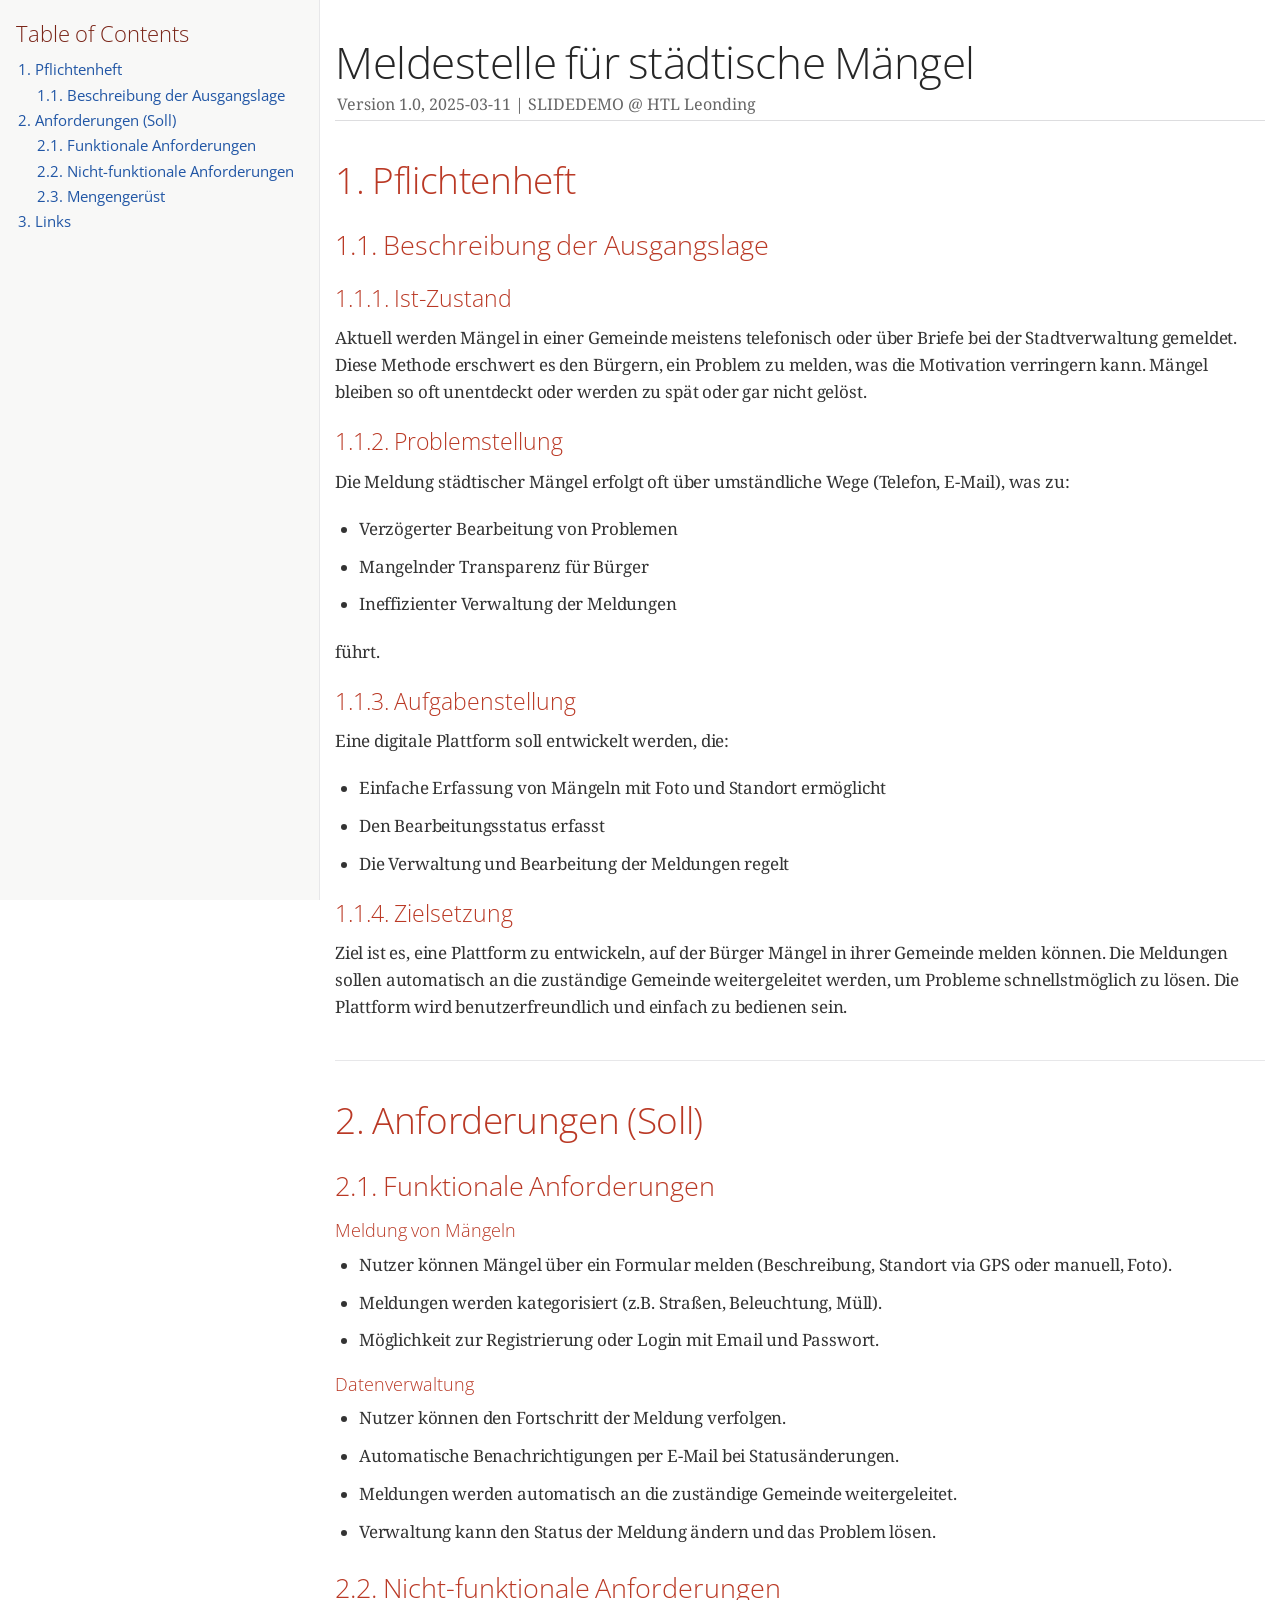
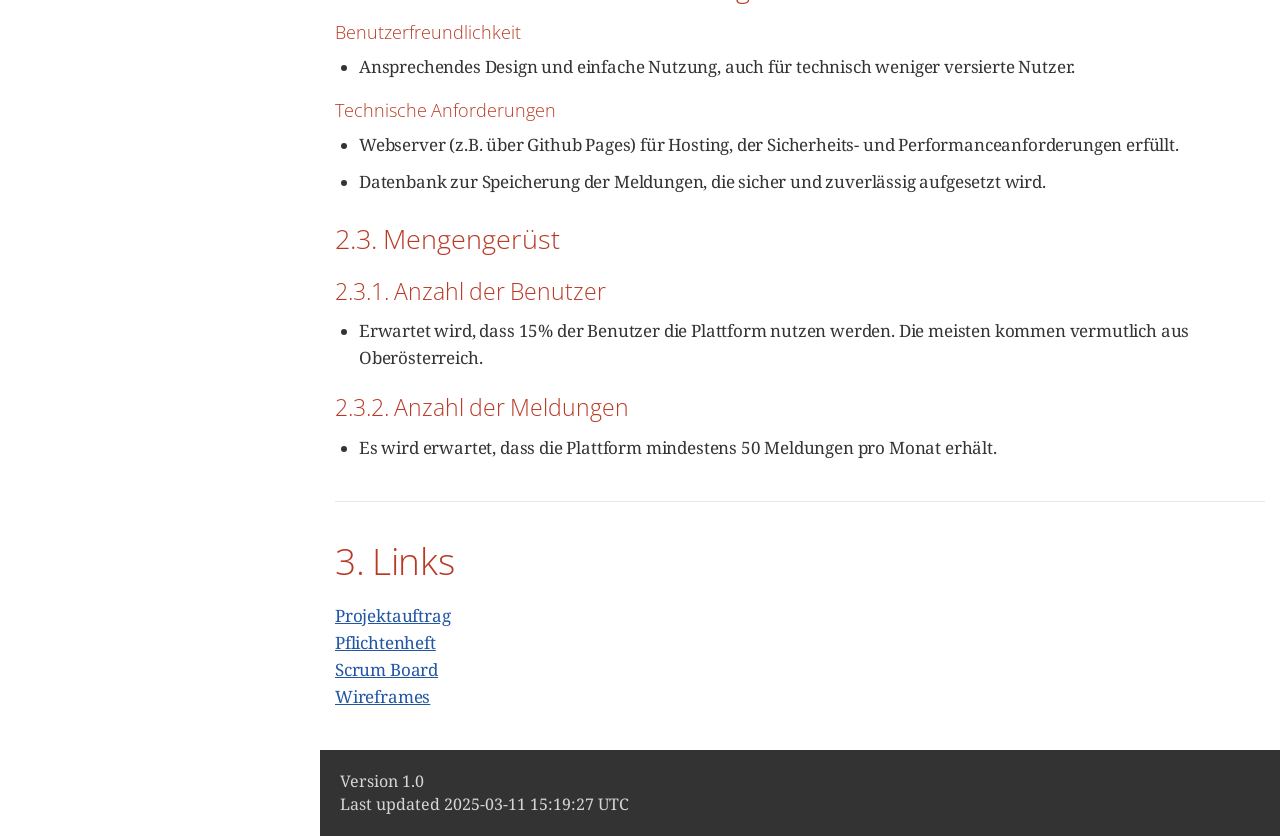
==== docs/index.html @ 1e2b8b52 "Deploying to gh-pages from @ 2425-3ahif-syp/02-projekte-meldestelle-staedtische-maengel@73b5ec46646c" ====
<!DOCTYPE html>
<html lang="de">
<head>
<meta charset="utf-8">
<meta http-equiv="X-UA-Compatible" content="IE=edge">
<meta name="viewport" content="width=device-width, initial-scale=1.0">
<meta name="generator" content="Asciidoctor 2.0.20">
<link rel="icon" type="image/png" href="themes/favicon.png">
<title>Meldestelle für städtische Mängel</title>
<link rel="stylesheet" href="https://fonts.googleapis.com/css?family=Open+Sans:300,300italic,400,400italic,600,600italic%7CNoto+Serif:400,400italic,700,700italic%7CDroid+Sans+Mono:400,700">
<style>
/*! Asciidoctor default stylesheet | MIT License | https://asciidoctor.org */
/* Uncomment the following line when using as a custom stylesheet */
/* @import "https://fonts.googleapis.com/css?family=Open+Sans:300,300italic,400,400italic,600,600italic%7CNoto+Serif:400,400italic,700,700italic%7CDroid+Sans+Mono:400,700"; */
html{font-family:sans-serif;-webkit-text-size-adjust:100%}
a{background:none}
a:focus{outline:thin dotted}
a:active,a:hover{outline:0}
h1{font-size:2em;margin:.67em 0}
b,strong{font-weight:bold}
abbr{font-size:.9em}
abbr[title]{cursor:help;border-bottom:1px dotted #dddddf;text-decoration:none}
dfn{font-style:italic}
hr{height:0}
mark{background:#ff0;color:#000}
code,kbd,pre,samp{font-family:monospace;font-size:1em}
pre{white-space:pre-wrap}
q{quotes:"\201C" "\201D" "\2018" "\2019"}
small{font-size:80%}
sub,sup{font-size:75%;line-height:0;position:relative;vertical-align:baseline}
sup{top:-.5em}
sub{bottom:-.25em}
img{border:0}
svg:not(:root){overflow:hidden}
figure{margin:0}
audio,video{display:inline-block}
audio:not([controls]){display:none;height:0}
fieldset{border:1px solid silver;margin:0 2px;padding:.35em .625em .75em}
legend{border:0;padding:0}
button,input,select,textarea{font-family:inherit;font-size:100%;margin:0}
button,input{line-height:normal}
button,select{text-transform:none}
button,html input[type=button],input[type=reset],input[type=submit]{-webkit-appearance:button;cursor:pointer}
button[disabled],html input[disabled]{cursor:default}
input[type=checkbox],input[type=radio]{padding:0}
button::-moz-focus-inner,input::-moz-focus-inner{border:0;padding:0}
textarea{overflow:auto;vertical-align:top}
table{border-collapse:collapse;border-spacing:0}
*,::before,::after{box-sizing:border-box}
html,body{font-size:100%}
body{background:#fff;color:rgba(0,0,0,.8);padding:0;margin:0;font-family:"Noto Serif","DejaVu Serif",serif;line-height:1;position:relative;cursor:auto;-moz-tab-size:4;-o-tab-size:4;tab-size:4;word-wrap:anywhere;-moz-osx-font-smoothing:grayscale;-webkit-font-smoothing:antialiased}
a:hover{cursor:pointer}
img,object,embed{max-width:100%;height:auto}
object,embed{height:100%}
img{-ms-interpolation-mode:bicubic}
.left{float:left!important}
.right{float:right!important}
.text-left{text-align:left!important}
.text-right{text-align:right!important}
.text-center{text-align:center!important}
.text-justify{text-align:justify!important}
.hide{display:none}
img,object,svg{display:inline-block;vertical-align:middle}
textarea{height:auto;min-height:50px}
select{width:100%}
.subheader,.admonitionblock td.content>.title,.audioblock>.title,.exampleblock>.title,.imageblock>.title,.listingblock>.title,.literalblock>.title,.stemblock>.title,.openblock>.title,.paragraph>.title,.quoteblock>.title,table.tableblock>.title,.verseblock>.title,.videoblock>.title,.dlist>.title,.olist>.title,.ulist>.title,.qlist>.title,.hdlist>.title{line-height:1.45;color:#7a2518;font-weight:400;margin-top:0;margin-bottom:.25em}
div,dl,dt,dd,ul,ol,li,h1,h2,h3,#toctitle,.sidebarblock>.content>.title,h4,h5,h6,pre,form,p,blockquote,th,td{margin:0;padding:0}
a{color:#2156a5;text-decoration:underline;line-height:inherit}
a:hover,a:focus{color:#1d4b8f}
a img{border:0}
p{line-height:1.6;margin-bottom:1.25em;text-rendering:optimizeLegibility}
p aside{font-size:.875em;line-height:1.35;font-style:italic}
h1,h2,h3,#toctitle,.sidebarblock>.content>.title,h4,h5,h6{font-family:"Open Sans","DejaVu Sans",sans-serif;font-weight:300;font-style:normal;color:#ba3925;text-rendering:optimizeLegibility;margin-top:1em;margin-bottom:.5em;line-height:1.0125em}
h1 small,h2 small,h3 small,#toctitle small,.sidebarblock>.content>.title small,h4 small,h5 small,h6 small{font-size:60%;color:#e99b8f;line-height:0}
h1{font-size:2.125em}
h2{font-size:1.6875em}
h3,#toctitle,.sidebarblock>.content>.title{font-size:1.375em}
h4,h5{font-size:1.125em}
h6{font-size:1em}
hr{border:solid #dddddf;border-width:1px 0 0;clear:both;margin:1.25em 0 1.1875em}
em,i{font-style:italic;line-height:inherit}
strong,b{font-weight:bold;line-height:inherit}
small{font-size:60%;line-height:inherit}
code{font-family:"Droid Sans Mono","DejaVu Sans Mono",monospace;font-weight:400;color:rgba(0,0,0,.9)}
ul,ol,dl{line-height:1.6;margin-bottom:1.25em;list-style-position:outside;font-family:inherit}
ul,ol{margin-left:1.5em}
ul li ul,ul li ol{margin-left:1.25em;margin-bottom:0}
ul.circle{list-style-type:circle}
ul.disc{list-style-type:disc}
ul.square{list-style-type:square}
ul.circle ul:not([class]),ul.disc ul:not([class]),ul.square ul:not([class]){list-style:inherit}
ol li ul,ol li ol{margin-left:1.25em;margin-bottom:0}
dl dt{margin-bottom:.3125em;font-weight:bold}
dl dd{margin-bottom:1.25em}
blockquote{margin:0 0 1.25em;padding:.5625em 1.25em 0 1.1875em;border-left:1px solid #ddd}
blockquote,blockquote p{line-height:1.6;color:rgba(0,0,0,.85)}
@media screen and (min-width:768px){h1,h2,h3,#toctitle,.sidebarblock>.content>.title,h4,h5,h6{line-height:1.2}
h1{font-size:2.75em}
h2{font-size:2.3125em}
h3,#toctitle,.sidebarblock>.content>.title{font-size:1.6875em}
h4{font-size:1.4375em}}
table{background:#fff;margin-bottom:1.25em;border:1px solid #dedede;word-wrap:normal}
table thead,table tfoot{background:#f7f8f7}
table thead tr th,table thead tr td,table tfoot tr th,table tfoot tr td{padding:.5em .625em .625em;font-size:inherit;color:rgba(0,0,0,.8);text-align:left}
table tr th,table tr td{padding:.5625em .625em;font-size:inherit;color:rgba(0,0,0,.8)}
table tr.even,table tr.alt{background:#f8f8f7}
table thead tr th,table tfoot tr th,table tbody tr td,table tr td,table tfoot tr td{line-height:1.6}
h1,h2,h3,#toctitle,.sidebarblock>.content>.title,h4,h5,h6{line-height:1.2;word-spacing:-.05em}
h1 strong,h2 strong,h3 strong,#toctitle strong,.sidebarblock>.content>.title strong,h4 strong,h5 strong,h6 strong{font-weight:400}
.center{margin-left:auto;margin-right:auto}
.stretch{width:100%}
.clearfix::before,.clearfix::after,.float-group::before,.float-group::after{content:" ";display:table}
.clearfix::after,.float-group::after{clear:both}
:not(pre).nobreak{word-wrap:normal}
:not(pre).nowrap{white-space:nowrap}
:not(pre).pre-wrap{white-space:pre-wrap}
:not(pre):not([class^=L])>code{font-size:.9375em;font-style:normal!important;letter-spacing:0;padding:.1em .5ex;word-spacing:-.15em;background:#f7f7f8;border-radius:4px;line-height:1.45;text-rendering:optimizeSpeed}
pre{color:rgba(0,0,0,.9);font-family:"Droid Sans Mono","DejaVu Sans Mono",monospace;line-height:1.45;text-rendering:optimizeSpeed}
pre code,pre pre{color:inherit;font-size:inherit;line-height:inherit}
pre>code{display:block}
pre.nowrap,pre.nowrap pre{white-space:pre;word-wrap:normal}
em em{font-style:normal}
strong strong{font-weight:400}
.keyseq{color:rgba(51,51,51,.8)}
kbd{font-family:"Droid Sans Mono","DejaVu Sans Mono",monospace;display:inline-block;color:rgba(0,0,0,.8);font-size:.65em;line-height:1.45;background:#f7f7f7;border:1px solid #ccc;border-radius:3px;box-shadow:0 1px 0 rgba(0,0,0,.2),inset 0 0 0 .1em #fff;margin:0 .15em;padding:.2em .5em;vertical-align:middle;position:relative;top:-.1em;white-space:nowrap}
.keyseq kbd:first-child{margin-left:0}
.keyseq kbd:last-child{margin-right:0}
.menuseq,.menuref{color:#000}
.menuseq b:not(.caret),.menuref{font-weight:inherit}
.menuseq{word-spacing:-.02em}
.menuseq b.caret{font-size:1.25em;line-height:.8}
.menuseq i.caret{font-weight:bold;text-align:center;width:.45em}
b.button::before,b.button::after{position:relative;top:-1px;font-weight:400}
b.button::before{content:"[";padding:0 3px 0 2px}
b.button::after{content:"]";padding:0 2px 0 3px}
p a>code:hover{color:rgba(0,0,0,.9)}
#header,#content,#footnotes,#footer{width:100%;margin:0 auto;max-width:62.5em;*zoom:1;position:relative;padding-left:.9375em;padding-right:.9375em}
#header::before,#header::after,#content::before,#content::after,#footnotes::before,#footnotes::after,#footer::before,#footer::after{content:" ";display:table}
#header::after,#content::after,#footnotes::after,#footer::after{clear:both}
#content{margin-top:1.25em}
#content::before{content:none}
#header>h1:first-child{color:rgba(0,0,0,.85);margin-top:2.25rem;margin-bottom:0}
#header>h1:first-child+#toc{margin-top:8px;border-top:1px solid #dddddf}
#header>h1:only-child,body.toc2 #header>h1:nth-last-child(2){border-bottom:1px solid #dddddf;padding-bottom:8px}
#header .details{border-bottom:1px solid #dddddf;line-height:1.45;padding-top:.25em;padding-bottom:.25em;padding-left:.25em;color:rgba(0,0,0,.6);display:flex;flex-flow:row wrap}
#header .details span:first-child{margin-left:-.125em}
#header .details span.email a{color:rgba(0,0,0,.85)}
#header .details br{display:none}
#header .details br+span::before{content:"\00a0\2013\00a0"}
#header .details br+span.author::before{content:"\00a0\22c5\00a0";color:rgba(0,0,0,.85)}
#header .details br+span#revremark::before{content:"\00a0|\00a0"}
#header #revnumber{text-transform:capitalize}
#header #revnumber::after{content:"\00a0"}
#content>h1:first-child:not([class]){color:rgba(0,0,0,.85);border-bottom:1px solid #dddddf;padding-bottom:8px;margin-top:0;padding-top:1rem;margin-bottom:1.25rem}
#toc{border-bottom:1px solid #e7e7e9;padding-bottom:.5em}
#toc>ul{margin-left:.125em}
#toc ul.sectlevel0>li>a{font-style:italic}
#toc ul.sectlevel0 ul.sectlevel1{margin:.5em 0}
#toc ul{font-family:"Open Sans","DejaVu Sans",sans-serif;list-style-type:none}
#toc li{line-height:1.3334;margin-top:.3334em}
#toc a{text-decoration:none}
#toc a:active{text-decoration:underline}
#toctitle{color:#7a2518;font-size:1.2em}
@media screen and (min-width:768px){#toctitle{font-size:1.375em}
body.toc2{padding-left:15em;padding-right:0}
#toc.toc2{margin-top:0!important;background:#f8f8f7;position:fixed;width:15em;left:0;top:0;border-right:1px solid #e7e7e9;border-top-width:0!important;border-bottom-width:0!important;z-index:1000;padding:1.25em 1em;height:100%;overflow:auto}
#toc.toc2 #toctitle{margin-top:0;margin-bottom:.8rem;font-size:1.2em}
#toc.toc2>ul{font-size:.9em;margin-bottom:0}
#toc.toc2 ul ul{margin-left:0;padding-left:1em}
#toc.toc2 ul.sectlevel0 ul.sectlevel1{padding-left:0;margin-top:.5em;margin-bottom:.5em}
body.toc2.toc-right{padding-left:0;padding-right:15em}
body.toc2.toc-right #toc.toc2{border-right-width:0;border-left:1px solid #e7e7e9;left:auto;right:0}}
@media screen and (min-width:1280px){body.toc2{padding-left:20em;padding-right:0}
#toc.toc2{width:20em}
#toc.toc2 #toctitle{font-size:1.375em}
#toc.toc2>ul{font-size:.95em}
#toc.toc2 ul ul{padding-left:1.25em}
body.toc2.toc-right{padding-left:0;padding-right:20em}}
#content #toc{border:1px solid #e0e0dc;margin-bottom:1.25em;padding:1.25em;background:#f8f8f7;border-radius:4px}
#content #toc>:first-child{margin-top:0}
#content #toc>:last-child{margin-bottom:0}
#footer{max-width:none;background:rgba(0,0,0,.8);padding:1.25em}
#footer-text{color:hsla(0,0%,100%,.8);line-height:1.44}
#content{margin-bottom:.625em}
.sect1{padding-bottom:.625em}
@media screen and (min-width:768px){#content{margin-bottom:1.25em}
.sect1{padding-bottom:1.25em}}
.sect1:last-child{padding-bottom:0}
.sect1+.sect1{border-top:1px solid #e7e7e9}
#content h1>a.anchor,h2>a.anchor,h3>a.anchor,#toctitle>a.anchor,.sidebarblock>.content>.title>a.anchor,h4>a.anchor,h5>a.anchor,h6>a.anchor{position:absolute;z-index:1001;width:1.5ex;margin-left:-1.5ex;display:block;text-decoration:none!important;visibility:hidden;text-align:center;font-weight:400}
#content h1>a.anchor::before,h2>a.anchor::before,h3>a.anchor::before,#toctitle>a.anchor::before,.sidebarblock>.content>.title>a.anchor::before,h4>a.anchor::before,h5>a.anchor::before,h6>a.anchor::before{content:"\00A7";font-size:.85em;display:block;padding-top:.1em}
#content h1:hover>a.anchor,#content h1>a.anchor:hover,h2:hover>a.anchor,h2>a.anchor:hover,h3:hover>a.anchor,#toctitle:hover>a.anchor,.sidebarblock>.content>.title:hover>a.anchor,h3>a.anchor:hover,#toctitle>a.anchor:hover,.sidebarblock>.content>.title>a.anchor:hover,h4:hover>a.anchor,h4>a.anchor:hover,h5:hover>a.anchor,h5>a.anchor:hover,h6:hover>a.anchor,h6>a.anchor:hover{visibility:visible}
#content h1>a.link,h2>a.link,h3>a.link,#toctitle>a.link,.sidebarblock>.content>.title>a.link,h4>a.link,h5>a.link,h6>a.link{color:#ba3925;text-decoration:none}
#content h1>a.link:hover,h2>a.link:hover,h3>a.link:hover,#toctitle>a.link:hover,.sidebarblock>.content>.title>a.link:hover,h4>a.link:hover,h5>a.link:hover,h6>a.link:hover{color:#a53221}
details,.audioblock,.imageblock,.literalblock,.listingblock,.stemblock,.videoblock{margin-bottom:1.25em}
details{margin-left:1.25rem}
details>summary{cursor:pointer;display:block;position:relative;line-height:1.6;margin-bottom:.625rem;outline:none;-webkit-tap-highlight-color:transparent}
details>summary::-webkit-details-marker{display:none}
details>summary::before{content:"";border:solid transparent;border-left:solid;border-width:.3em 0 .3em .5em;position:absolute;top:.5em;left:-1.25rem;transform:translateX(15%)}
details[open]>summary::before{border:solid transparent;border-top:solid;border-width:.5em .3em 0;transform:translateY(15%)}
details>summary::after{content:"";width:1.25rem;height:1em;position:absolute;top:.3em;left:-1.25rem}
.admonitionblock td.content>.title,.audioblock>.title,.exampleblock>.title,.imageblock>.title,.listingblock>.title,.literalblock>.title,.stemblock>.title,.openblock>.title,.paragraph>.title,.quoteblock>.title,table.tableblock>.title,.verseblock>.title,.videoblock>.title,.dlist>.title,.olist>.title,.ulist>.title,.qlist>.title,.hdlist>.title{text-rendering:optimizeLegibility;text-align:left;font-family:"Noto Serif","DejaVu Serif",serif;font-size:1rem;font-style:italic}
table.tableblock.fit-content>caption.title{white-space:nowrap;width:0}
.paragraph.lead>p,#preamble>.sectionbody>[class=paragraph]:first-of-type p{font-size:1.21875em;line-height:1.6;color:rgba(0,0,0,.85)}
.admonitionblock>table{border-collapse:separate;border:0;background:none;width:100%}
.admonitionblock>table td.icon{text-align:center;width:80px}
.admonitionblock>table td.icon img{max-width:none}
.admonitionblock>table td.icon .title{font-weight:bold;font-family:"Open Sans","DejaVu Sans",sans-serif;text-transform:uppercase}
.admonitionblock>table td.content{padding-left:1.125em;padding-right:1.25em;border-left:1px solid #dddddf;color:rgba(0,0,0,.6);word-wrap:anywhere}
.admonitionblock>table td.content>:last-child>:last-child{margin-bottom:0}
.exampleblock>.content{border:1px solid #e6e6e6;margin-bottom:1.25em;padding:1.25em;background:#fff;border-radius:4px}
.sidebarblock{border:1px solid #dbdbd6;margin-bottom:1.25em;padding:1.25em;background:#f3f3f2;border-radius:4px}
.sidebarblock>.content>.title{color:#7a2518;margin-top:0;text-align:center}
.exampleblock>.content>:first-child,.sidebarblock>.content>:first-child{margin-top:0}
.exampleblock>.content>:last-child,.exampleblock>.content>:last-child>:last-child,.exampleblock>.content .olist>ol>li:last-child>:last-child,.exampleblock>.content .ulist>ul>li:last-child>:last-child,.exampleblock>.content .qlist>ol>li:last-child>:last-child,.sidebarblock>.content>:last-child,.sidebarblock>.content>:last-child>:last-child,.sidebarblock>.content .olist>ol>li:last-child>:last-child,.sidebarblock>.content .ulist>ul>li:last-child>:last-child,.sidebarblock>.content .qlist>ol>li:last-child>:last-child{margin-bottom:0}
.literalblock pre,.listingblock>.content>pre{border-radius:4px;overflow-x:auto;padding:1em;font-size:.8125em}
@media screen and (min-width:768px){.literalblock pre,.listingblock>.content>pre{font-size:.90625em}}
@media screen and (min-width:1280px){.literalblock pre,.listingblock>.content>pre{font-size:1em}}
.literalblock pre,.listingblock>.content>pre:not(.highlight),.listingblock>.content>pre[class=highlight],.listingblock>.content>pre[class^="highlight "]{background:#f7f7f8}
.literalblock.output pre{color:#f7f7f8;background:rgba(0,0,0,.9)}
.listingblock>.content{position:relative}
.listingblock code[data-lang]::before{display:none;content:attr(data-lang);position:absolute;font-size:.75em;top:.425rem;right:.5rem;line-height:1;text-transform:uppercase;color:inherit;opacity:.5}
.listingblock:hover code[data-lang]::before{display:block}
.listingblock.terminal pre .command::before{content:attr(data-prompt);padding-right:.5em;color:inherit;opacity:.5}
.listingblock.terminal pre .command:not([data-prompt])::before{content:"$"}
.listingblock pre.highlightjs{padding:0}
.listingblock pre.highlightjs>code{padding:1em;border-radius:4px}
.listingblock pre.prettyprint{border-width:0}
.prettyprint{background:#f7f7f8}
pre.prettyprint .linenums{line-height:1.45;margin-left:2em}
pre.prettyprint li{background:none;list-style-type:inherit;padding-left:0}
pre.prettyprint li code[data-lang]::before{opacity:1}
pre.prettyprint li:not(:first-child) code[data-lang]::before{display:none}
table.linenotable{border-collapse:separate;border:0;margin-bottom:0;background:none}
table.linenotable td[class]{color:inherit;vertical-align:top;padding:0;line-height:inherit;white-space:normal}
table.linenotable td.code{padding-left:.75em}
table.linenotable td.linenos,pre.pygments .linenos{border-right:1px solid;opacity:.35;padding-right:.5em;-webkit-user-select:none;-moz-user-select:none;-ms-user-select:none;user-select:none}
pre.pygments span.linenos{display:inline-block;margin-right:.75em}
.quoteblock{margin:0 1em 1.25em 1.5em;display:table}
.quoteblock:not(.excerpt)>.title{margin-left:-1.5em;margin-bottom:.75em}
.quoteblock blockquote,.quoteblock p{color:rgba(0,0,0,.85);font-size:1.15rem;line-height:1.75;word-spacing:.1em;letter-spacing:0;font-style:italic;text-align:justify}
.quoteblock blockquote{margin:0;padding:0;border:0}
.quoteblock blockquote::before{content:"\201c";float:left;font-size:2.75em;font-weight:bold;line-height:.6em;margin-left:-.6em;color:#7a2518;text-shadow:0 1px 2px rgba(0,0,0,.1)}
.quoteblock blockquote>.paragraph:last-child p{margin-bottom:0}
.quoteblock .attribution{margin-top:.75em;margin-right:.5ex;text-align:right}
.verseblock{margin:0 1em 1.25em}
.verseblock pre{font-family:"Open Sans","DejaVu Sans",sans-serif;font-size:1.15rem;color:rgba(0,0,0,.85);font-weight:300;text-rendering:optimizeLegibility}
.verseblock pre strong{font-weight:400}
.verseblock .attribution{margin-top:1.25rem;margin-left:.5ex}
.quoteblock .attribution,.verseblock .attribution{font-size:.9375em;line-height:1.45;font-style:italic}
.quoteblock .attribution br,.verseblock .attribution br{display:none}
.quoteblock .attribution cite,.verseblock .attribution cite{display:block;letter-spacing:-.025em;color:rgba(0,0,0,.6)}
.quoteblock.abstract blockquote::before,.quoteblock.excerpt blockquote::before,.quoteblock .quoteblock blockquote::before{display:none}
.quoteblock.abstract blockquote,.quoteblock.abstract p,.quoteblock.excerpt blockquote,.quoteblock.excerpt p,.quoteblock .quoteblock blockquote,.quoteblock .quoteblock p{line-height:1.6;word-spacing:0}
.quoteblock.abstract{margin:0 1em 1.25em;display:block}
.quoteblock.abstract>.title{margin:0 0 .375em;font-size:1.15em;text-align:center}
.quoteblock.excerpt>blockquote,.quoteblock .quoteblock{padding:0 0 .25em 1em;border-left:.25em solid #dddddf}
.quoteblock.excerpt,.quoteblock .quoteblock{margin-left:0}
.quoteblock.excerpt blockquote,.quoteblock.excerpt p,.quoteblock .quoteblock blockquote,.quoteblock .quoteblock p{color:inherit;font-size:1.0625rem}
.quoteblock.excerpt .attribution,.quoteblock .quoteblock .attribution{color:inherit;font-size:.85rem;text-align:left;margin-right:0}
p.tableblock:last-child{margin-bottom:0}
td.tableblock>.content{margin-bottom:1.25em;word-wrap:anywhere}
td.tableblock>.content>:last-child{margin-bottom:-1.25em}
table.tableblock,th.tableblock,td.tableblock{border:0 solid #dedede}
table.grid-all>*>tr>*{border-width:1px}
table.grid-cols>*>tr>*{border-width:0 1px}
table.grid-rows>*>tr>*{border-width:1px 0}
table.frame-all{border-width:1px}
table.frame-ends{border-width:1px 0}
table.frame-sides{border-width:0 1px}
table.frame-none>colgroup+*>:first-child>*,table.frame-sides>colgroup+*>:first-child>*{border-top-width:0}
table.frame-none>:last-child>:last-child>*,table.frame-sides>:last-child>:last-child>*{border-bottom-width:0}
table.frame-none>*>tr>:first-child,table.frame-ends>*>tr>:first-child{border-left-width:0}
table.frame-none>*>tr>:last-child,table.frame-ends>*>tr>:last-child{border-right-width:0}
table.stripes-all>*>tr,table.stripes-odd>*>tr:nth-of-type(odd),table.stripes-even>*>tr:nth-of-type(even),table.stripes-hover>*>tr:hover{background:#f8f8f7}
th.halign-left,td.halign-left{text-align:left}
th.halign-right,td.halign-right{text-align:right}
th.halign-center,td.halign-center{text-align:center}
th.valign-top,td.valign-top{vertical-align:top}
th.valign-bottom,td.valign-bottom{vertical-align:bottom}
th.valign-middle,td.valign-middle{vertical-align:middle}
table thead th,table tfoot th{font-weight:bold}
tbody tr th{background:#f7f8f7}
tbody tr th,tbody tr th p,tfoot tr th,tfoot tr th p{color:rgba(0,0,0,.8);font-weight:bold}
p.tableblock>code:only-child{background:none;padding:0}
p.tableblock{font-size:1em}
ol{margin-left:1.75em}
ul li ol{margin-left:1.5em}
dl dd{margin-left:1.125em}
dl dd:last-child,dl dd:last-child>:last-child{margin-bottom:0}
li p,ul dd,ol dd,.olist .olist,.ulist .ulist,.ulist .olist,.olist .ulist{margin-bottom:.625em}
ul.checklist,ul.none,ol.none,ul.no-bullet,ol.no-bullet,ol.unnumbered,ul.unstyled,ol.unstyled{list-style-type:none}
ul.no-bullet,ol.no-bullet,ol.unnumbered{margin-left:.625em}
ul.unstyled,ol.unstyled{margin-left:0}
li>p:empty:only-child::before{content:"";display:inline-block}
ul.checklist>li>p:first-child{margin-left:-1em}
ul.checklist>li>p:first-child>.fa-square-o:first-child,ul.checklist>li>p:first-child>.fa-check-square-o:first-child{width:1.25em;font-size:.8em;position:relative;bottom:.125em}
ul.checklist>li>p:first-child>input[type=checkbox]:first-child{margin-right:.25em}
ul.inline{display:flex;flex-flow:row wrap;list-style:none;margin:0 0 .625em -1.25em}
ul.inline>li{margin-left:1.25em}
.unstyled dl dt{font-weight:400;font-style:normal}
ol.arabic{list-style-type:decimal}
ol.decimal{list-style-type:decimal-leading-zero}
ol.loweralpha{list-style-type:lower-alpha}
ol.upperalpha{list-style-type:upper-alpha}
ol.lowerroman{list-style-type:lower-roman}
ol.upperroman{list-style-type:upper-roman}
ol.lowergreek{list-style-type:lower-greek}
.hdlist>table,.colist>table{border:0;background:none}
.hdlist>table>tbody>tr,.colist>table>tbody>tr{background:none}
td.hdlist1,td.hdlist2{vertical-align:top;padding:0 .625em}
td.hdlist1{font-weight:bold;padding-bottom:1.25em}
td.hdlist2{word-wrap:anywhere}
.literalblock+.colist,.listingblock+.colist{margin-top:-.5em}
.colist td:not([class]):first-child{padding:.4em .75em 0;line-height:1;vertical-align:top}
.colist td:not([class]):first-child img{max-width:none}
.colist td:not([class]):last-child{padding:.25em 0}
.thumb,.th{line-height:0;display:inline-block;border:4px solid #fff;box-shadow:0 0 0 1px #ddd}
.imageblock.left{margin:.25em .625em 1.25em 0}
.imageblock.right{margin:.25em 0 1.25em .625em}
.imageblock>.title{margin-bottom:0}
.imageblock.thumb,.imageblock.th{border-width:6px}
.imageblock.thumb>.title,.imageblock.th>.title{padding:0 .125em}
.image.left,.image.right{margin-top:.25em;margin-bottom:.25em;display:inline-block;line-height:0}
.image.left{margin-right:.625em}
.image.right{margin-left:.625em}
a.image{text-decoration:none;display:inline-block}
a.image object{pointer-events:none}
sup.footnote,sup.footnoteref{font-size:.875em;position:static;vertical-align:super}
sup.footnote a,sup.footnoteref a{text-decoration:none}
sup.footnote a:active,sup.footnoteref a:active{text-decoration:underline}
#footnotes{padding-top:.75em;padding-bottom:.75em;margin-bottom:.625em}
#footnotes hr{width:20%;min-width:6.25em;margin:-.25em 0 .75em;border-width:1px 0 0}
#footnotes .footnote{padding:0 .375em 0 .225em;line-height:1.3334;font-size:.875em;margin-left:1.2em;margin-bottom:.2em}
#footnotes .footnote a:first-of-type{font-weight:bold;text-decoration:none;margin-left:-1.05em}
#footnotes .footnote:last-of-type{margin-bottom:0}
#content #footnotes{margin-top:-.625em;margin-bottom:0;padding:.75em 0}
div.unbreakable{page-break-inside:avoid}
.big{font-size:larger}
.small{font-size:smaller}
.underline{text-decoration:underline}
.overline{text-decoration:overline}
.line-through{text-decoration:line-through}
.aqua{color:#00bfbf}
.aqua-background{background:#00fafa}
.black{color:#000}
.black-background{background:#000}
.blue{color:#0000bf}
.blue-background{background:#0000fa}
.fuchsia{color:#bf00bf}
.fuchsia-background{background:#fa00fa}
.gray{color:#606060}
.gray-background{background:#7d7d7d}
.green{color:#006000}
.green-background{background:#007d00}
.lime{color:#00bf00}
.lime-background{background:#00fa00}
.maroon{color:#600000}
.maroon-background{background:#7d0000}
.navy{color:#000060}
.navy-background{background:#00007d}
.olive{color:#606000}
.olive-background{background:#7d7d00}
.purple{color:#600060}
.purple-background{background:#7d007d}
.red{color:#bf0000}
.red-background{background:#fa0000}
.silver{color:#909090}
.silver-background{background:#bcbcbc}
.teal{color:#006060}
.teal-background{background:#007d7d}
.white{color:#bfbfbf}
.white-background{background:#fafafa}
.yellow{color:#bfbf00}
.yellow-background{background:#fafa00}
span.icon>.fa{cursor:default}
a span.icon>.fa{cursor:inherit}
.admonitionblock td.icon [class^="fa icon-"]{font-size:2.5em;text-shadow:1px 1px 2px rgba(0,0,0,.5);cursor:default}
.admonitionblock td.icon .icon-note::before{content:"\f05a";color:#19407c}
.admonitionblock td.icon .icon-tip::before{content:"\f0eb";text-shadow:1px 1px 2px rgba(155,155,0,.8);color:#111}
.admonitionblock td.icon .icon-warning::before{content:"\f071";color:#bf6900}
.admonitionblock td.icon .icon-caution::before{content:"\f06d";color:#bf3400}
.admonitionblock td.icon .icon-important::before{content:"\f06a";color:#bf0000}
.conum[data-value]{display:inline-block;color:#fff!important;background:rgba(0,0,0,.8);border-radius:50%;text-align:center;font-size:.75em;width:1.67em;height:1.67em;line-height:1.67em;font-family:"Open Sans","DejaVu Sans",sans-serif;font-style:normal;font-weight:bold}
.conum[data-value] *{color:#fff!important}
.conum[data-value]+b{display:none}
.conum[data-value]::after{content:attr(data-value)}
pre .conum[data-value]{position:relative;top:-.125em}
b.conum *{color:inherit!important}
.conum:not([data-value]):empty{display:none}
dt,th.tableblock,td.content,div.footnote{text-rendering:optimizeLegibility}
h1,h2,p,td.content,span.alt,summary{letter-spacing:-.01em}
p strong,td.content strong,div.footnote strong{letter-spacing:-.005em}
p,blockquote,dt,td.content,td.hdlist1,span.alt,summary{font-size:1.0625rem}
p{margin-bottom:1.25rem}
.sidebarblock p,.sidebarblock dt,.sidebarblock td.content,p.tableblock{font-size:1em}
.exampleblock>.content{background:#fffef7;border-color:#e0e0dc;box-shadow:0 1px 4px #e0e0dc}
.print-only{display:none!important}
@page{margin:1.25cm .75cm}
@media print{*{box-shadow:none!important;text-shadow:none!important}
html{font-size:80%}
a{color:inherit!important;text-decoration:underline!important}
a.bare,a[href^="#"],a[href^="mailto:"]{text-decoration:none!important}
a[href^="http:"]:not(.bare)::after,a[href^="https:"]:not(.bare)::after{content:"(" attr(href) ")";display:inline-block;font-size:.875em;padding-left:.25em}
abbr[title]{border-bottom:1px dotted}
abbr[title]::after{content:" (" attr(title) ")"}
pre,blockquote,tr,img,object,svg{page-break-inside:avoid}
thead{display:table-header-group}
svg{max-width:100%}
p,blockquote,dt,td.content{font-size:1em;orphans:3;widows:3}
h2,h3,#toctitle,.sidebarblock>.content>.title{page-break-after:avoid}
#header,#content,#footnotes,#footer{max-width:none}
#toc,.sidebarblock,.exampleblock>.content{background:none!important}
#toc{border-bottom:1px solid #dddddf!important;padding-bottom:0!important}
body.book #header{text-align:center}
body.book #header>h1:first-child{border:0!important;margin:2.5em 0 1em}
body.book #header .details{border:0!important;display:block;padding:0!important}
body.book #header .details span:first-child{margin-left:0!important}
body.book #header .details br{display:block}
body.book #header .details br+span::before{content:none!important}
body.book #toc{border:0!important;text-align:left!important;padding:0!important;margin:0!important}
body.book #toc,body.book #preamble,body.book h1.sect0,body.book .sect1>h2{page-break-before:always}
.listingblock code[data-lang]::before{display:block}
#footer{padding:0 .9375em}
.hide-on-print{display:none!important}
.print-only{display:block!important}
.hide-for-print{display:none!important}
.show-for-print{display:inherit!important}}
@media amzn-kf8,print{#header>h1:first-child{margin-top:1.25rem}
.sect1{padding:0!important}
.sect1+.sect1{border:0}
#footer{background:none}
#footer-text{color:rgba(0,0,0,.6);font-size:.9em}}
@media amzn-kf8{#header,#content,#footnotes,#footer{padding:0}}
</style>
<link rel="stylesheet" href="./fonts/fontawesome/css/all.css">
<style>
    pre.rouge .hll {
        background-color: #ffc;
        display: block;
    }
    pre.rouge .hll * {
        background-color: initial;
    }
</style>
</head>
<body class="article toc2 toc-left">
<div id="header">
<h1>Meldestelle für städtische Mängel</h1>
<div class="details">
<span id="revnumber">version 1.0,</span>
<span id="revdate">2025-03-11</span>
<br><span id="revremark">SLIDEDEMO @ HTL Leonding</span>
</div>
<div id="toc" class="toc2">
<div id="toctitle">Table of Contents</div>
<ul class="sectlevel1">
<li><a href="#_pflichtenheft">1. Pflichtenheft</a>
<ul class="sectlevel2">
<li><a href="#_beschreibung_der_ausgangslage">1.1. Beschreibung der Ausgangslage</a></li>
</ul>
</li>
<li><a href="#_anforderungen_soll">2. Anforderungen (Soll)</a>
<ul class="sectlevel2">
<li><a href="#_funktionale_anforderungen">2.1. Funktionale Anforderungen</a></li>
<li><a href="#_nicht_funktionale_anforderungen">2.2. Nicht-funktionale Anforderungen</a></li>
<li><a href="#_mengengerüst">2.3. Mengengerüst</a></li>
</ul>
</li>
<li><a href="#_links">3. Links</a></li>
</ul>
</div>
</div>
<div id="content">
<div class="sect1">
<h2 id="_pflichtenheft"><a class="anchor" href="#_pflichtenheft"></a>1. Pflichtenheft</h2>
<div class="sectionbody">
<div class="sect2">
<h3 id="_beschreibung_der_ausgangslage"><a class="anchor" href="#_beschreibung_der_ausgangslage"></a>1.1. Beschreibung der Ausgangslage</h3>
<div class="sect3">
<h4 id="_ist_zustand"><a class="anchor" href="#_ist_zustand"></a>1.1.1. Ist-Zustand</h4>
<div class="paragraph">
<p>Aktuell werden Mängel in einer Gemeinde meistens telefonisch oder über Briefe bei der Stadtverwaltung gemeldet. Diese Methode erschwert es den Bürgern, ein Problem zu melden, was die Motivation verringern kann. Mängel bleiben so oft unentdeckt oder werden zu spät oder gar nicht gelöst.</p>
</div>
</div>
<div class="sect3">
<h4 id="_problemstellung"><a class="anchor" href="#_problemstellung"></a>1.1.2. Problemstellung</h4>
<div class="paragraph">
<p>Die Meldung städtischer Mängel erfolgt oft über umständliche Wege (Telefon, E-Mail), was zu:</p>
</div>
<div class="ulist">
<ul>
<li>
<p>Verzögerter Bearbeitung von Problemen</p>
</li>
<li>
<p>Mangelnder Transparenz für Bürger</p>
</li>
<li>
<p>Ineffizienter Verwaltung der Meldungen</p>
</li>
</ul>
</div>
<div class="paragraph">
<p>führt.</p>
</div>
</div>
<div class="sect3">
<h4 id="_aufgabenstellung"><a class="anchor" href="#_aufgabenstellung"></a>1.1.3. Aufgabenstellung</h4>
<div class="paragraph">
<p>Eine digitale Plattform soll entwickelt werden, die:</p>
</div>
<div class="ulist">
<ul>
<li>
<p>Einfache Erfassung von Mängeln mit Foto und Standort ermöglicht</p>
</li>
<li>
<p>Den Bearbeitungsstatus erfasst</p>
</li>
<li>
<p>Die Verwaltung und Bearbeitung der Meldungen regelt</p>
</li>
</ul>
</div>
</div>
<div class="sect3">
<h4 id="_zielsetzung"><a class="anchor" href="#_zielsetzung"></a>1.1.4. Zielsetzung</h4>
<div class="paragraph">
<p>Ziel ist es, eine Plattform zu entwickeln, auf der Bürger Mängel in ihrer Gemeinde melden können. Die Meldungen sollen automatisch an die zuständige Gemeinde weitergeleitet werden, um Probleme schnellstmöglich zu lösen. Die Plattform wird benutzerfreundlich und einfach zu bedienen sein.</p>
</div>
</div>
</div>
</div>
</div>
<div class="sect1">
<h2 id="_anforderungen_soll"><a class="anchor" href="#_anforderungen_soll"></a>2. Anforderungen (Soll)</h2>
<div class="sectionbody">
<div class="sect2">
<h3 id="_funktionale_anforderungen"><a class="anchor" href="#_funktionale_anforderungen"></a>2.1. Funktionale Anforderungen</h3>
<div class="sect4">
<h5 id="_meldung_von_mängeln"><a class="anchor" href="#_meldung_von_mängeln"></a>Meldung von Mängeln</h5>
<div class="ulist">
<ul>
<li>
<p>Nutzer können Mängel über ein Formular melden (Beschreibung, Standort via GPS oder manuell, Foto).</p>
</li>
<li>
<p>Meldungen werden kategorisiert (z.B. Straßen, Beleuchtung, Müll).</p>
</li>
<li>
<p>Möglichkeit zur Registrierung oder Login mit Email und Passwort.</p>
</li>
</ul>
</div>
</div>
<div class="sect4">
<h5 id="_datenverwaltung"><a class="anchor" href="#_datenverwaltung"></a>Datenverwaltung</h5>
<div class="ulist">
<ul>
<li>
<p>Nutzer können den Fortschritt der Meldung verfolgen.</p>
</li>
<li>
<p>Automatische Benachrichtigungen per E-Mail bei Statusänderungen.</p>
</li>
<li>
<p>Meldungen werden automatisch an die zuständige Gemeinde weitergeleitet.</p>
</li>
<li>
<p>Verwaltung kann den Status der Meldung ändern und das Problem lösen.</p>
</li>
</ul>
</div>
</div>
</div>
<div class="sect2">
<h3 id="_nicht_funktionale_anforderungen"><a class="anchor" href="#_nicht_funktionale_anforderungen"></a>2.2. Nicht-funktionale Anforderungen</h3>
<div class="sect4">
<h5 id="_benutzerfreundlichkeit"><a class="anchor" href="#_benutzerfreundlichkeit"></a>Benutzerfreundlichkeit</h5>
<div class="ulist">
<ul>
<li>
<p>Ansprechendes Design und einfache Nutzung, auch für technisch weniger versierte Nutzer.</p>
</li>
</ul>
</div>
</div>
<div class="sect4">
<h5 id="_technische_anforderungen"><a class="anchor" href="#_technische_anforderungen"></a>Technische Anforderungen</h5>
<div class="ulist">
<ul>
<li>
<p>Webserver (z.B. über Github Pages) für Hosting, der Sicherheits- und Performanceanforderungen erfüllt.</p>
</li>
<li>
<p>Datenbank zur Speicherung der Meldungen, die sicher und zuverlässig aufgesetzt wird.</p>
</li>
</ul>
</div>
</div>
</div>
<div class="sect2">
<h3 id="_mengengerüst"><a class="anchor" href="#_mengengerüst"></a>2.3. Mengengerüst</h3>
<div class="sect3">
<h4 id="_anzahl_der_benutzer"><a class="anchor" href="#_anzahl_der_benutzer"></a>2.3.1. Anzahl der Benutzer</h4>
<div class="ulist">
<ul>
<li>
<p>Erwartet wird, dass 15% der Benutzer die Plattform nutzen werden. Die meisten kommen vermutlich aus Oberösterreich.</p>
</li>
</ul>
</div>
</div>
<div class="sect3">
<h4 id="_anzahl_der_meldungen"><a class="anchor" href="#_anzahl_der_meldungen"></a>2.3.2. Anzahl der Meldungen</h4>
<div class="ulist">
<ul>
<li>
<p>Es wird erwartet, dass die Plattform mindestens 50 Meldungen pro Monat erhält.</p>
</li>
</ul>
</div>
</div>
</div>
</div>
</div>
<div class="sect1">
<h2 id="_links"><a class="anchor" href="#_links"></a>3. Links</h2>
<div class="sectionbody">
<div class="paragraph">
<p><a href="./projektauftrag.adoc">Projektauftrag</a><br>
<a href="./pflichtenheft.adoc">Pflichtenheft</a><br>
<a href="https://vm81.htl-leonding.ac.at/projects/564d6cc2-c4af-4140-825b-be13edce7dcc">Scrum Board</a><br>
<a href="./gui.adoc">Wireframes</a></p>
</div>
</div>
</div>
</div>
<div id="footer">
<div id="footer-text">
Version 1.0<br>
Last updated 2025-03-11 15:19:27 UTC
</div>
</div>
</body>
</html>
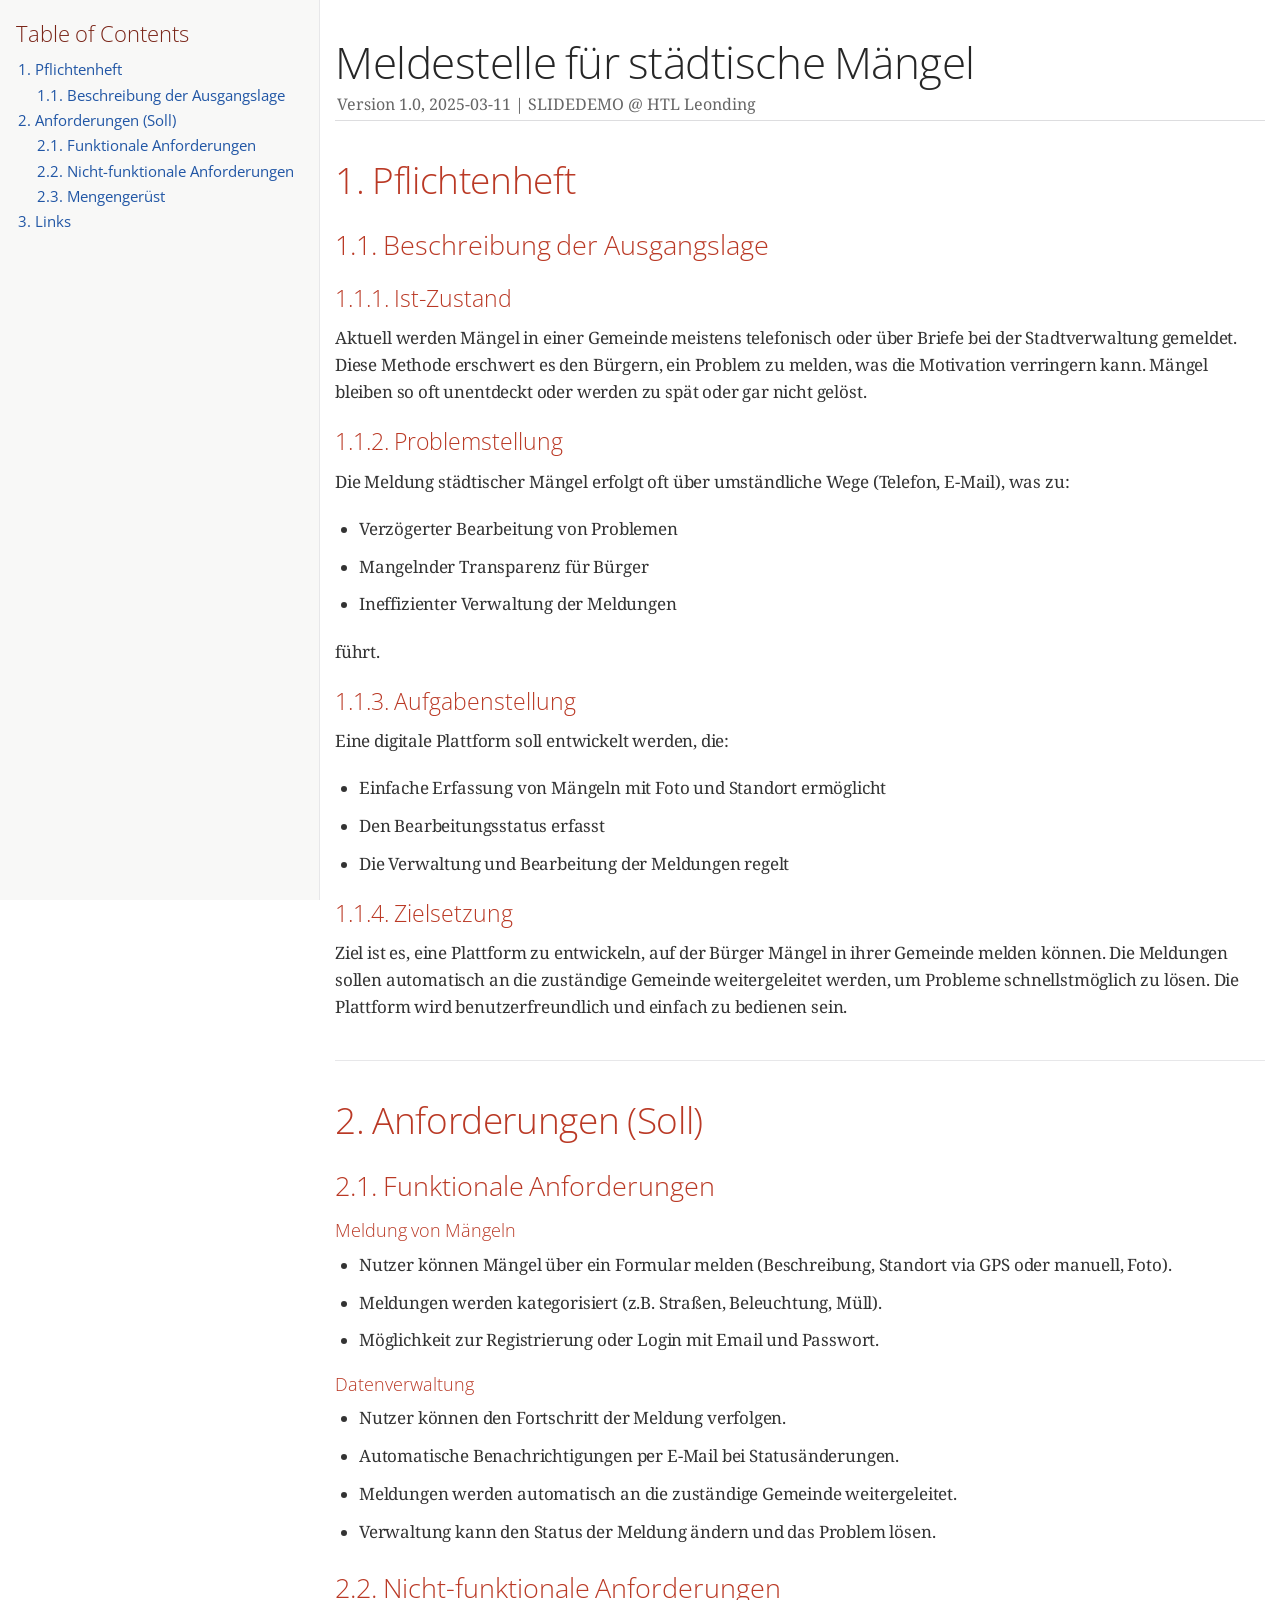
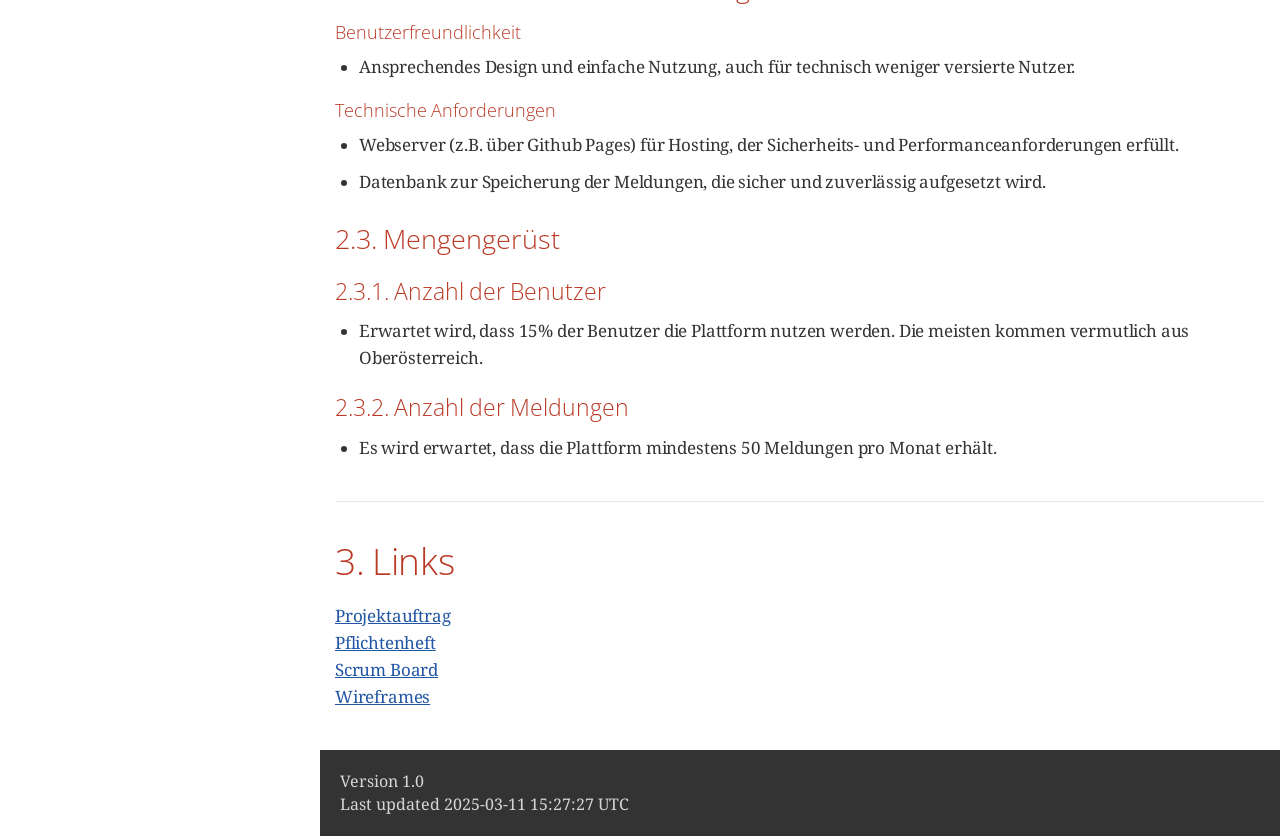
==== commit 2f7a39d7: "Deploying to gh-pages from @ 2425-3ahif-syp/02-projekte-meldestelle-staedtische-maengel@61228497989c" ====
--- a/docs/index.html
+++ b/docs/index.html
@@ -640,7 +640,7 @@
 <div id="footer">
 <div id="footer-text">
 Version 1.0<br>
-Last updated 2025-03-11 15:19:27 UTC
+Last updated 2025-03-11 15:27:27 UTC
 </div>
 </div>
 </body>
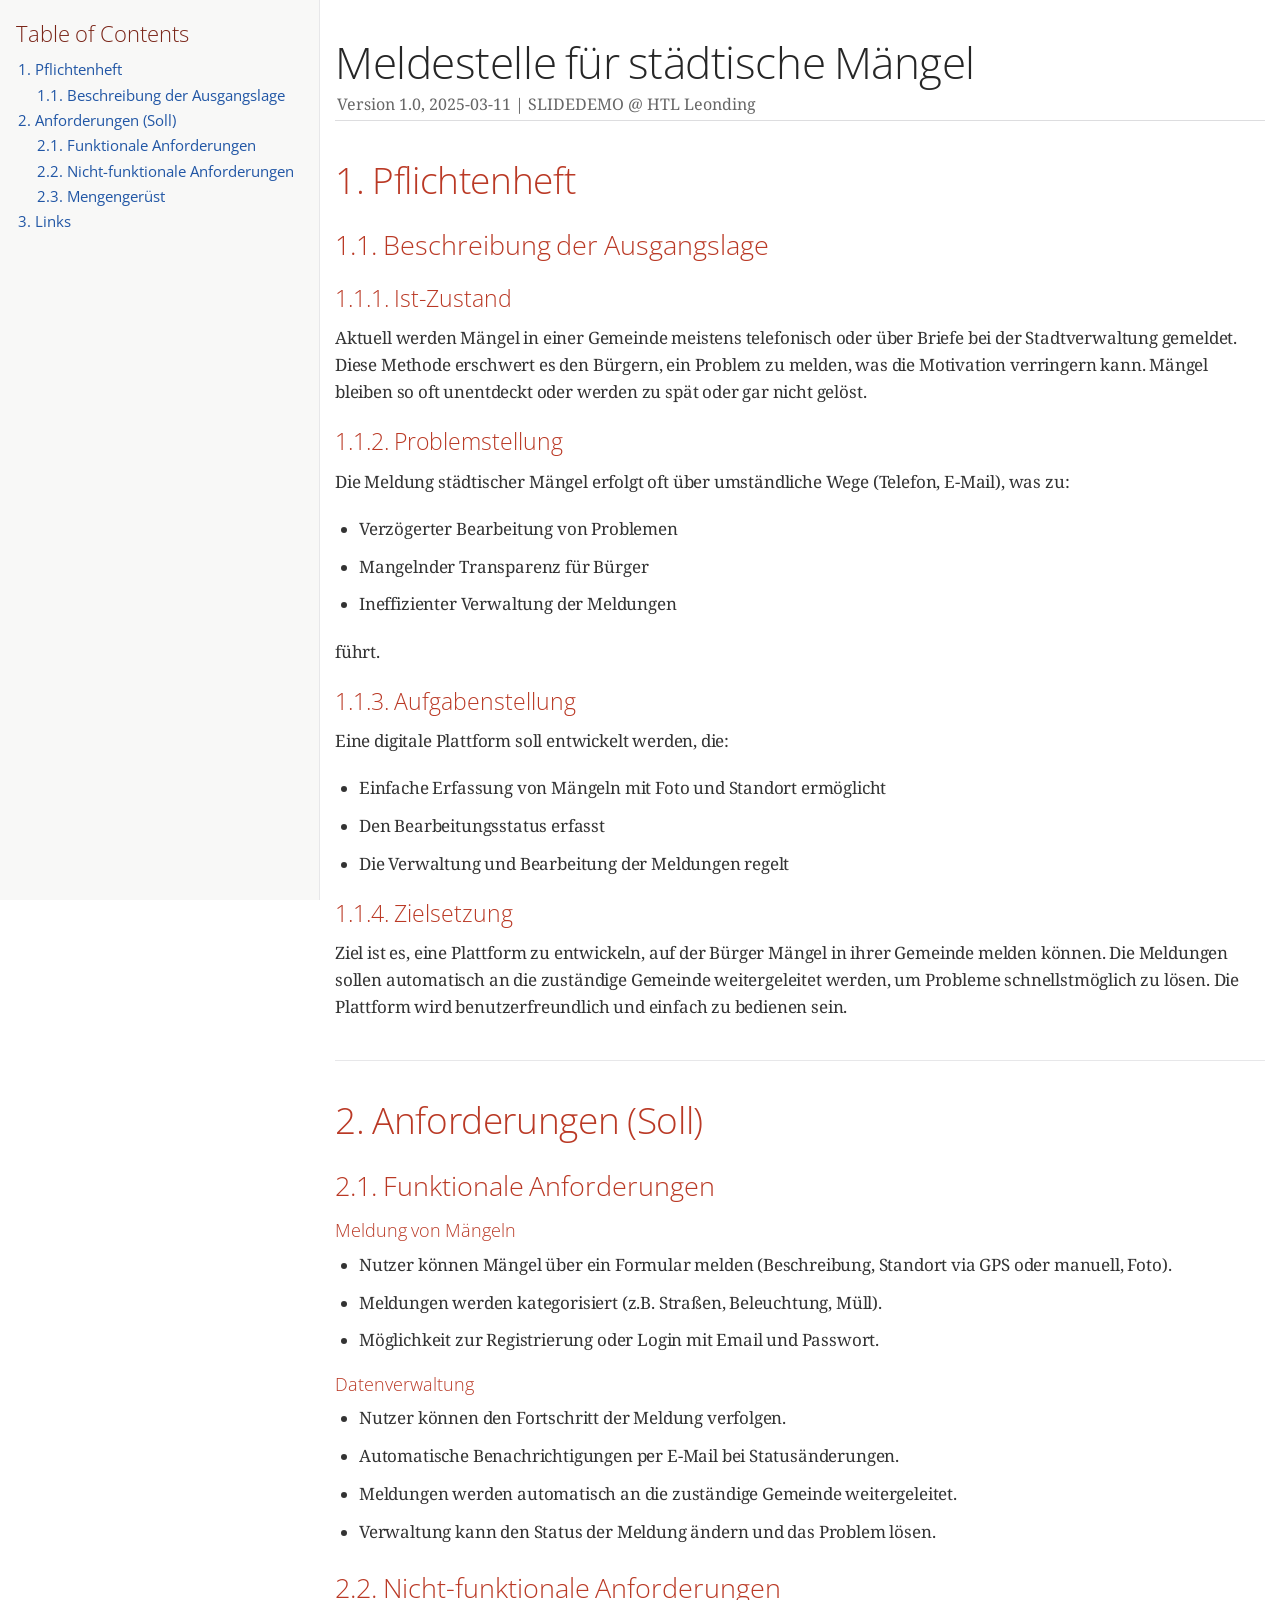
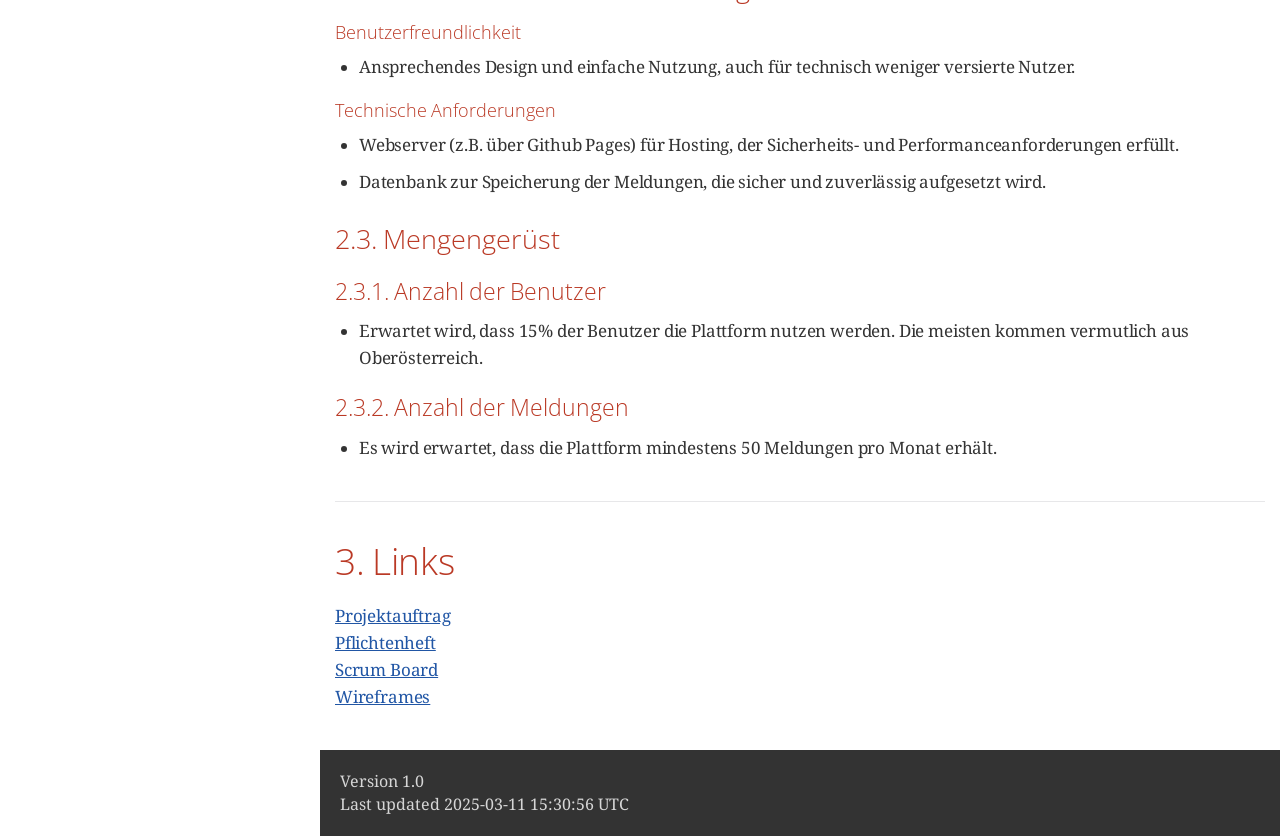
==== commit 285dd74e: "Deploying to gh-pages from @ 2425-3ahif-syp/02-projekte-meldestelle-staedtische-maengel@f1032f5bb419" ====
--- a/docs/index.html
+++ b/docs/index.html
@@ -640,7 +640,7 @@
 <div id="footer">
 <div id="footer-text">
 Version 1.0<br>
-Last updated 2025-03-11 15:27:27 UTC
+Last updated 2025-03-11 15:30:56 UTC
 </div>
 </div>
 </body>
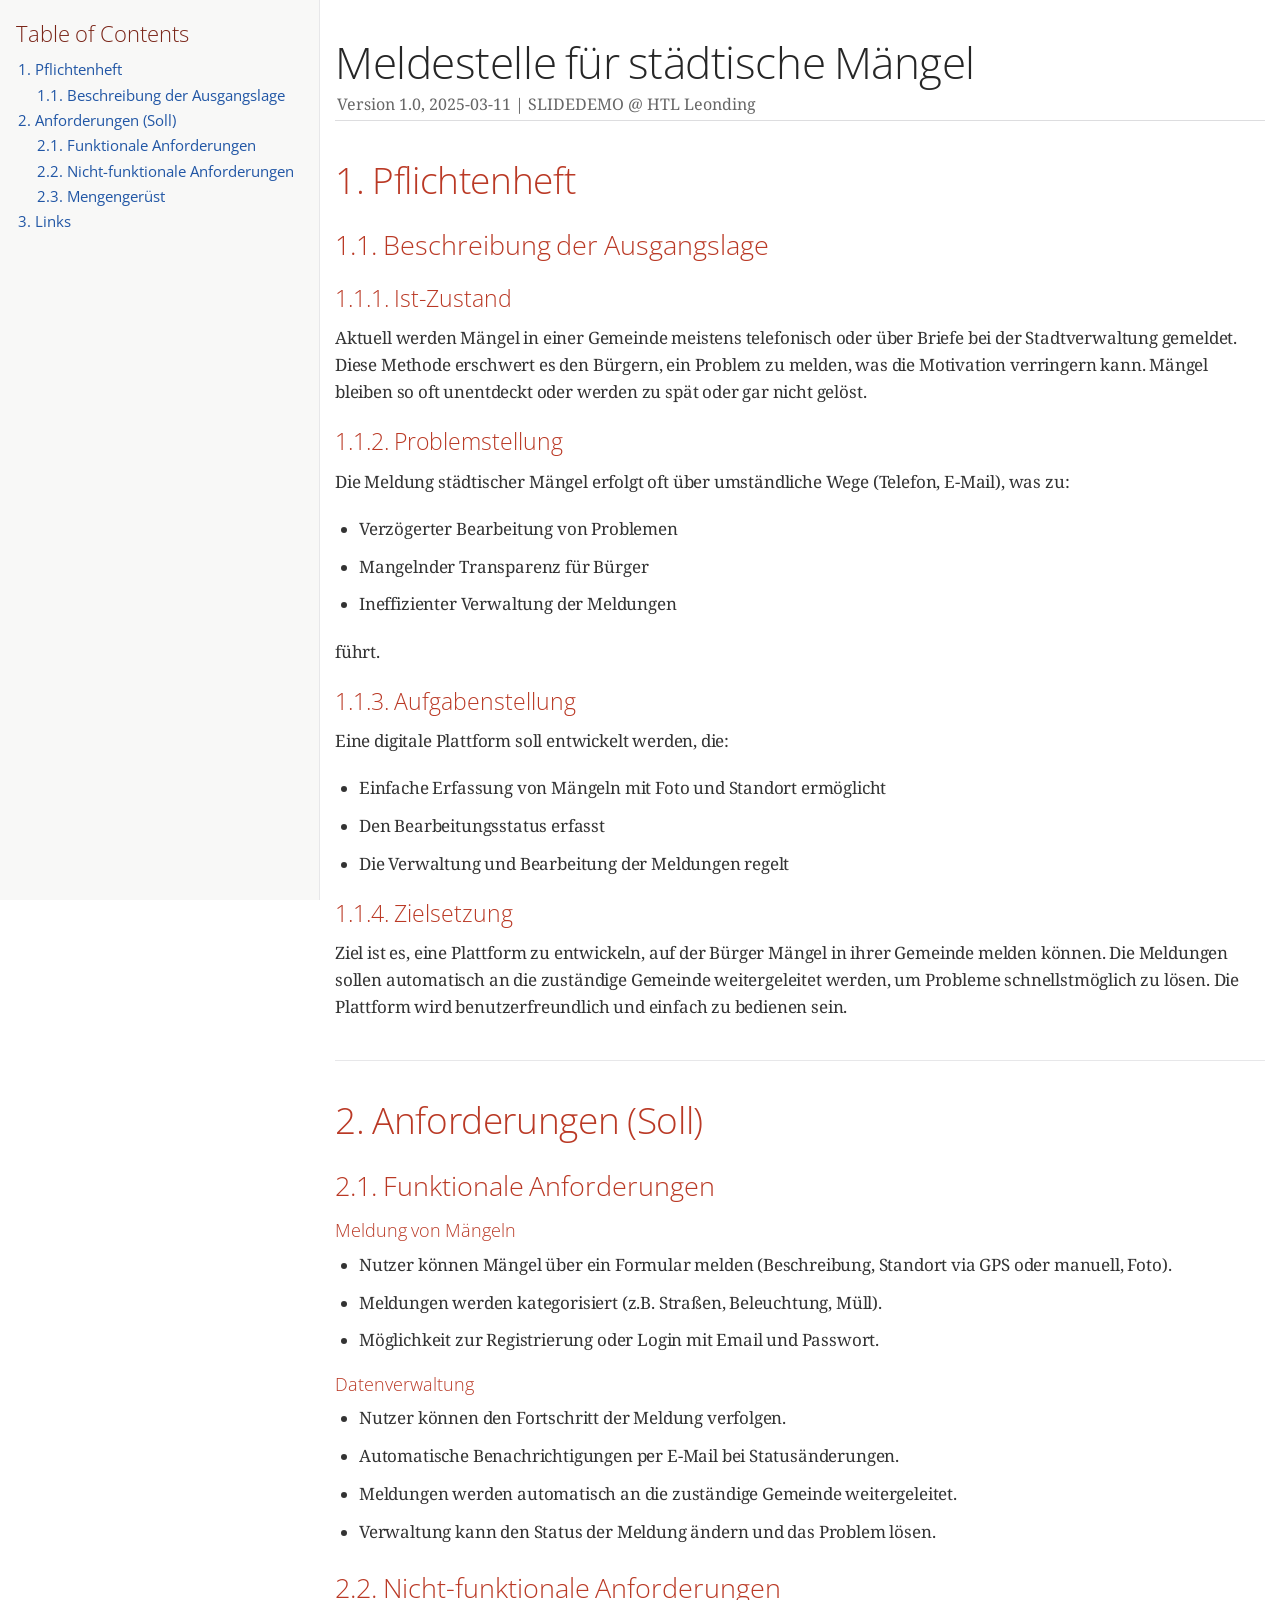
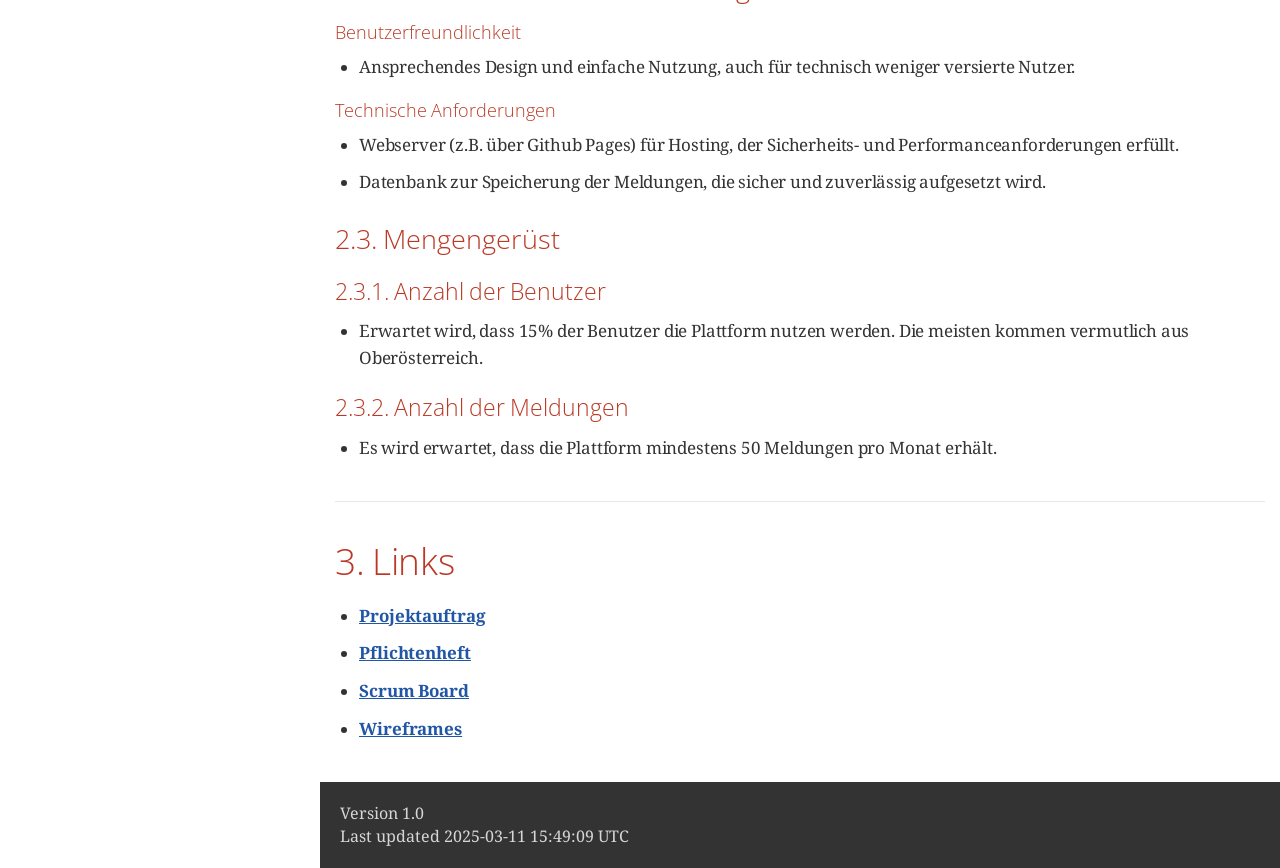
==== commit 335bcbdd: "Deploying to gh-pages from @ 2425-3ahif-syp/02-projekte-meldestelle-staedtische-maengel@dadc3a30d864" ====
--- a/docs/index.html
+++ b/docs/index.html
@@ -628,11 +628,21 @@
 <div class="sect1">
 <h2 id="_links"><a class="anchor" href="#_links"></a>3. Links</h2>
 <div class="sectionbody">
-<div class="paragraph">
-<p><a href="./projektauftrag.adoc">Projektauftrag</a><br>
-<a href="./pflichtenheft.adoc">Pflichtenheft</a><br>
-<a href="https://vm81.htl-leonding.ac.at/projects/564d6cc2-c4af-4140-825b-be13edce7dcc">Scrum Board</a><br>
-<a href="./gui.adoc">Wireframes</a></p>
+<div class="ulist">
+<ul>
+<li>
+<p><a href="https://2425-3ahif-syp.github.io/02-projekte-meldestelle-staedtische-maengel/docs/projektauftrag/" target="_blank" rel="noopener"><strong>Projektauftrag</strong></a></p>
+</li>
+<li>
+<p><a href="https://2425-3ahif-syp.github.io/02-projekte-meldestelle-staedtische-maengel/docs/pflichtenheft/" target="_blank" rel="noopener"><strong>Pflichtenheft</strong></a></p>
+</li>
+<li>
+<p><a href="https://vm81.htl-leonding.ac.at/projects/564d6cc2-c4af-4140-825b-be13edce7dcc" target="_blank" rel="noopener"><strong>Scrum Board</strong></a></p>
+</li>
+<li>
+<p><a href="https://2425-3ahif-syp.github.io/02-projekte-meldestelle-staedtische-maengel/docs/wireframe/" target="_blank" rel="noopener"><strong>Wireframes</strong></a></p>
+</li>
+</ul>
 </div>
 </div>
 </div>
@@ -640,7 +650,7 @@
 <div id="footer">
 <div id="footer-text">
 Version 1.0<br>
-Last updated 2025-03-11 15:30:56 UTC
+Last updated 2025-03-11 15:49:09 UTC
 </div>
 </div>
 </body>
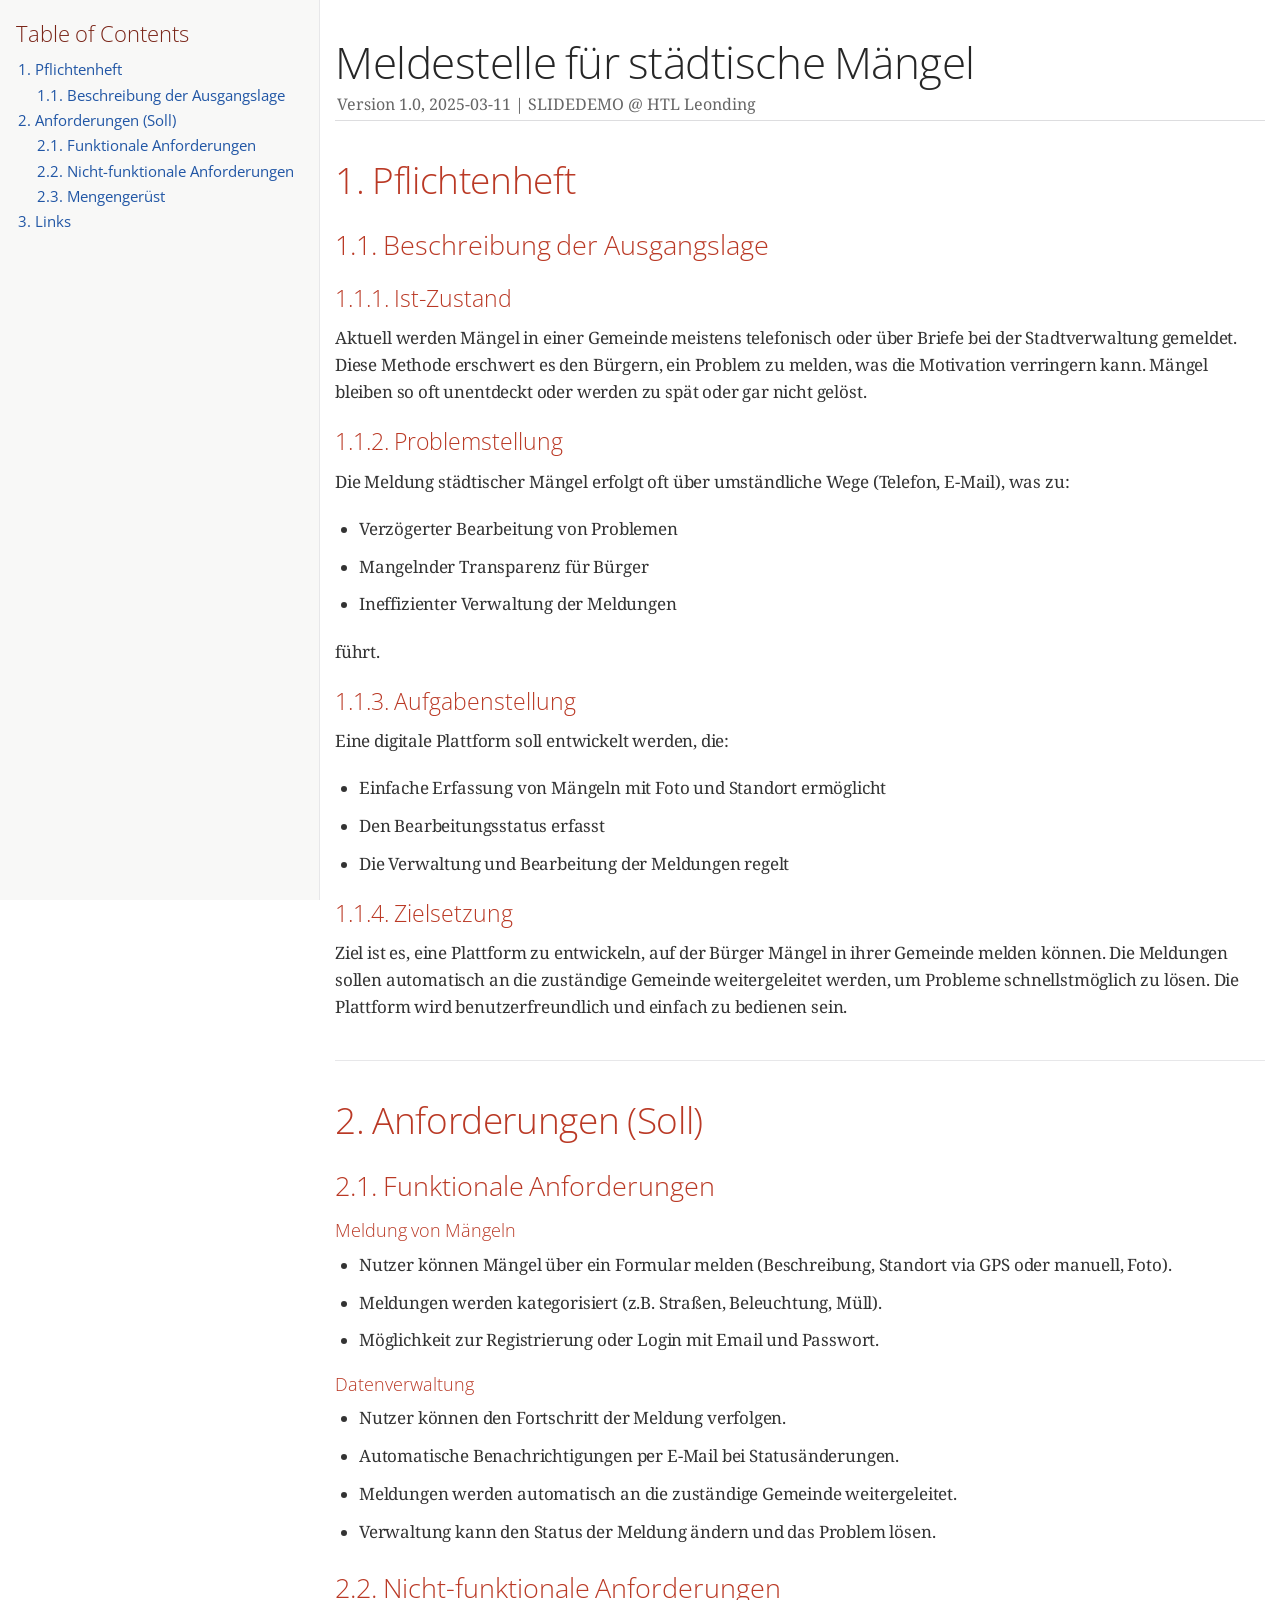
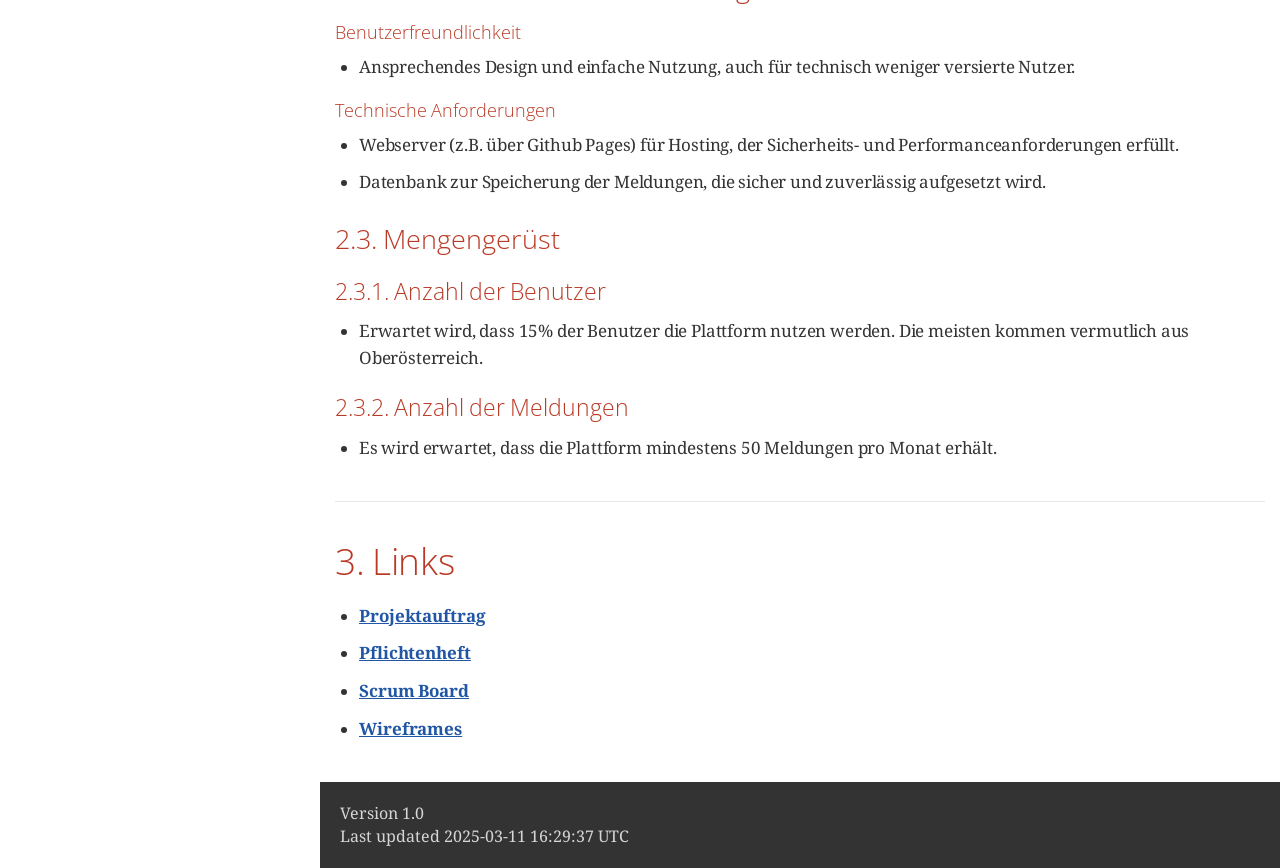
==== commit 110bd568: "Deploying to gh-pages from @ 2425-3ahif-syp/02-projekte-meldestelle-staedtische-maengel@29e6a7230410" ====
--- a/docs/index.html
+++ b/docs/index.html
@@ -631,16 +631,16 @@
 <div class="ulist">
 <ul>
 <li>
-<p><a href="https://2425-3ahif-syp.github.io/02-projekte-meldestelle-staedtische-maengel/docs/projektauftrag/" target="_blank" rel="noopener"><strong>Projektauftrag</strong></a></p>
-</li>
-<li>
-<p><a href="https://2425-3ahif-syp.github.io/02-projekte-meldestelle-staedtische-maengel/docs/pflichtenheft/" target="_blank" rel="noopener"><strong>Pflichtenheft</strong></a></p>
+<p><a href="https://2425-3ahif-syp.github.io/02-projekte-meldestelle-staedtische-maengel/docs/projektauftrag/projektauftrag.html" target="_blank" rel="noopener"><strong>Projektauftrag</strong></a></p>
+</li>
+<li>
+<p><a href="https://2425-3ahif-syp.github.io/02-projekte-meldestelle-staedtische-maengel/docs/pflichtenheft/pflichtenheft.html" target="_blank" rel="noopener"><strong>Pflichtenheft</strong></a></p>
 </li>
 <li>
 <p><a href="https://vm81.htl-leonding.ac.at/projects/564d6cc2-c4af-4140-825b-be13edce7dcc" target="_blank" rel="noopener"><strong>Scrum Board</strong></a></p>
 </li>
 <li>
-<p><a href="https://2425-3ahif-syp.github.io/02-projekte-meldestelle-staedtische-maengel/docs/wireframe/" target="_blank" rel="noopener"><strong>Wireframes</strong></a></p>
+<p><a href="https://2425-3ahif-syp.github.io/02-projekte-meldestelle-staedtische-maengel/docs/wireframe/gui.html" target="_blank" rel="noopener"><strong>Wireframes</strong></a></p>
 </li>
 </ul>
 </div>
@@ -650,7 +650,7 @@
 <div id="footer">
 <div id="footer-text">
 Version 1.0<br>
-Last updated 2025-03-11 15:49:09 UTC
+Last updated 2025-03-11 16:29:37 UTC
 </div>
 </div>
 </body>
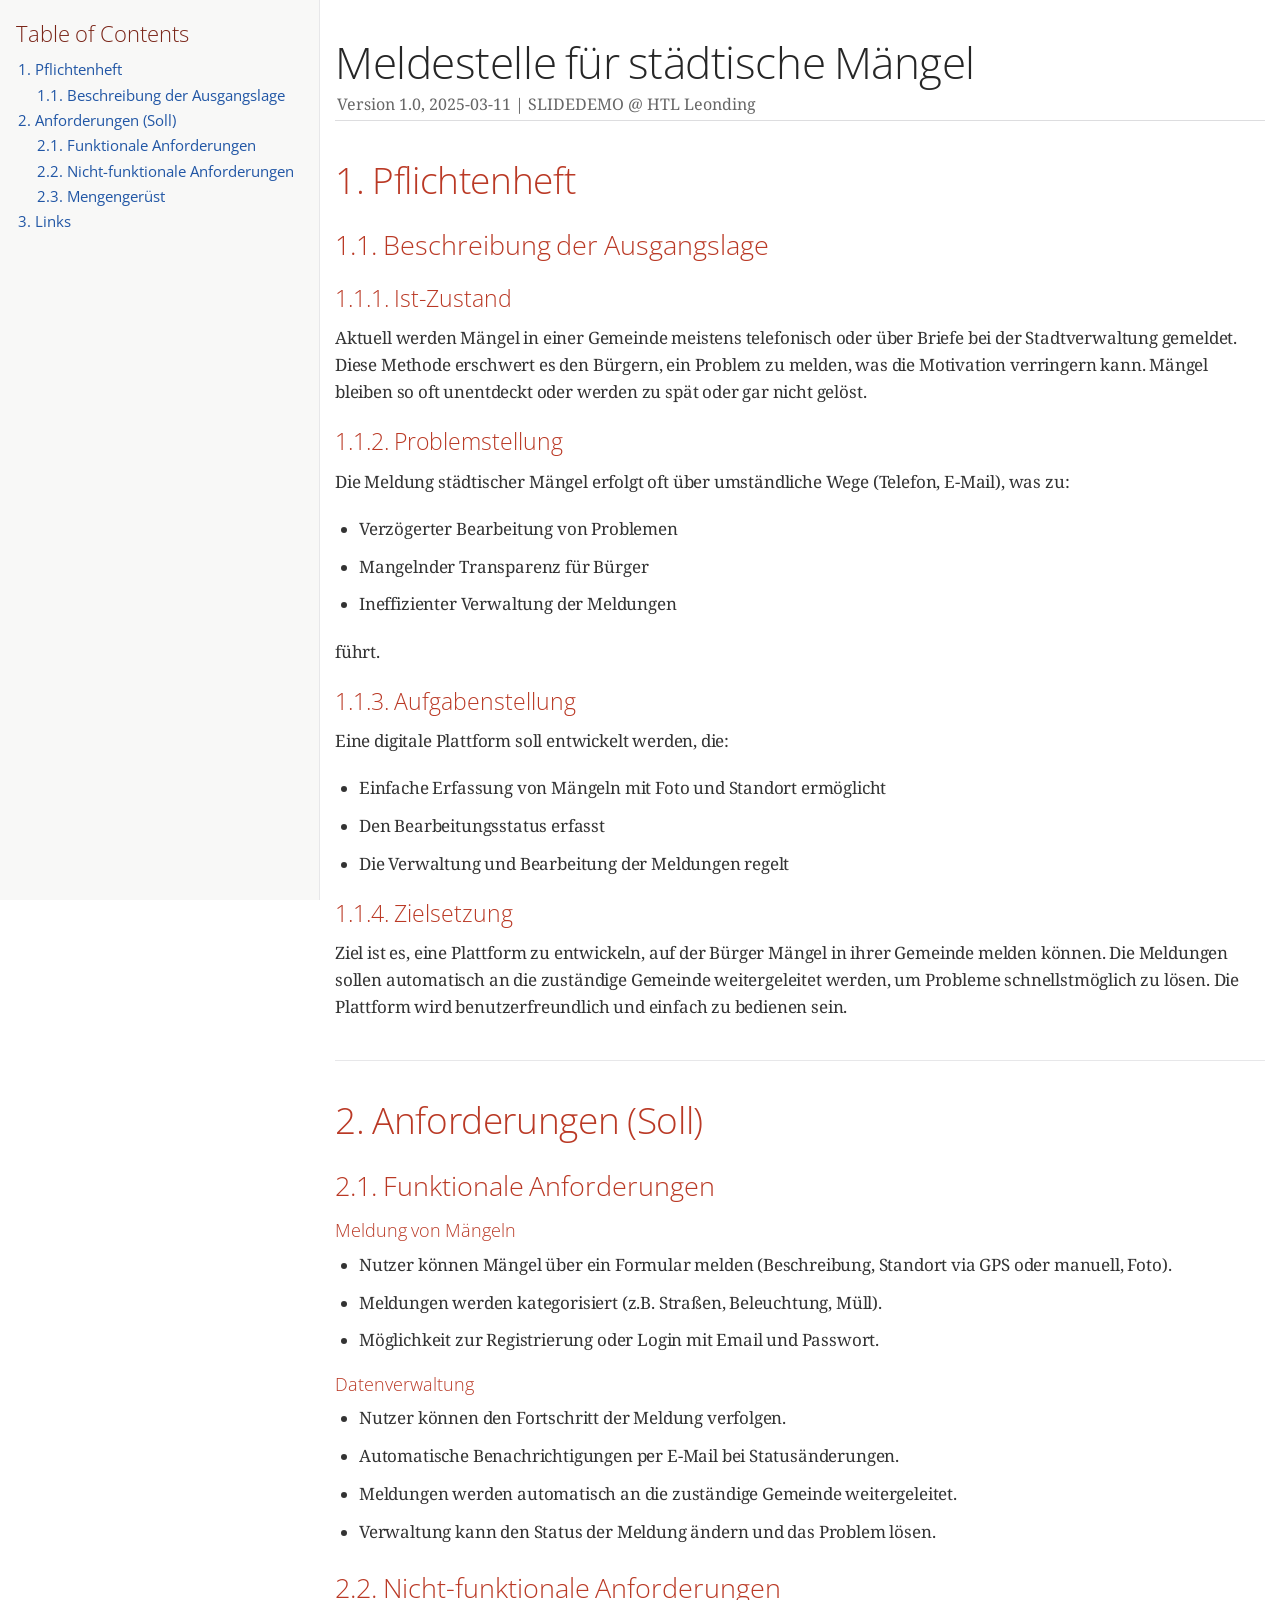
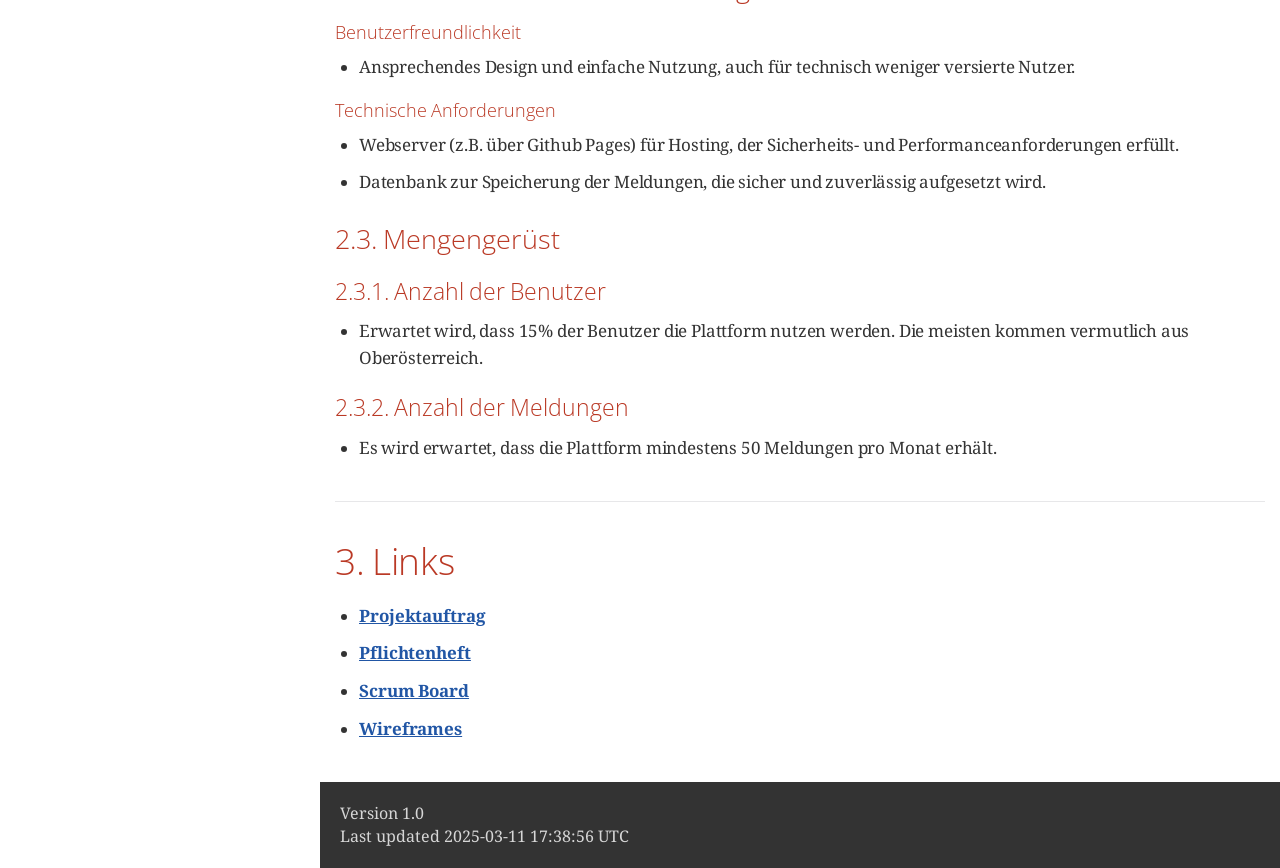
==== commit ea4d17d7: "Deploying to gh-pages from @ 2425-3ahif-syp/02-projekte-meldestelle-staedtische-maengel@d6d191efb770" ====
--- a/docs/index.html
+++ b/docs/index.html
@@ -650,7 +650,7 @@
 <div id="footer">
 <div id="footer-text">
 Version 1.0<br>
-Last updated 2025-03-11 16:29:37 UTC
+Last updated 2025-03-11 17:38:56 UTC
 </div>
 </div>
 </body>
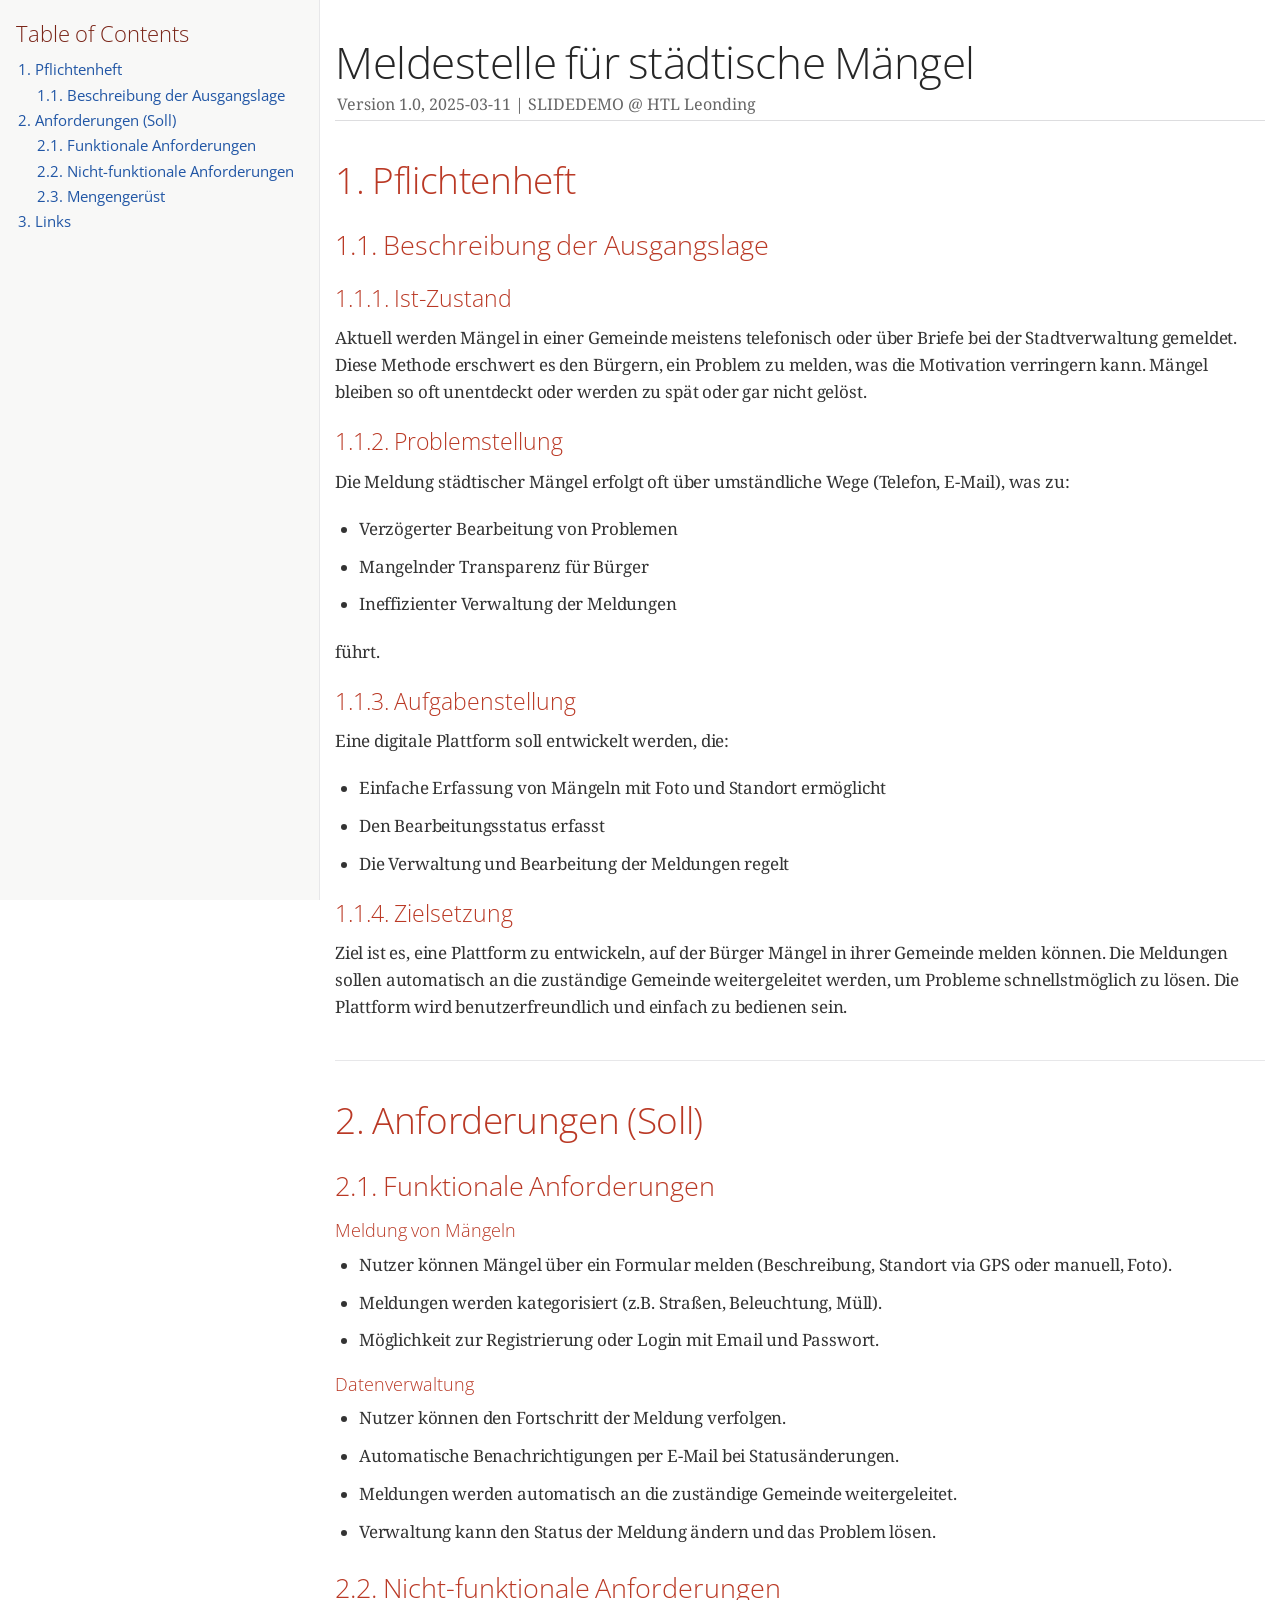
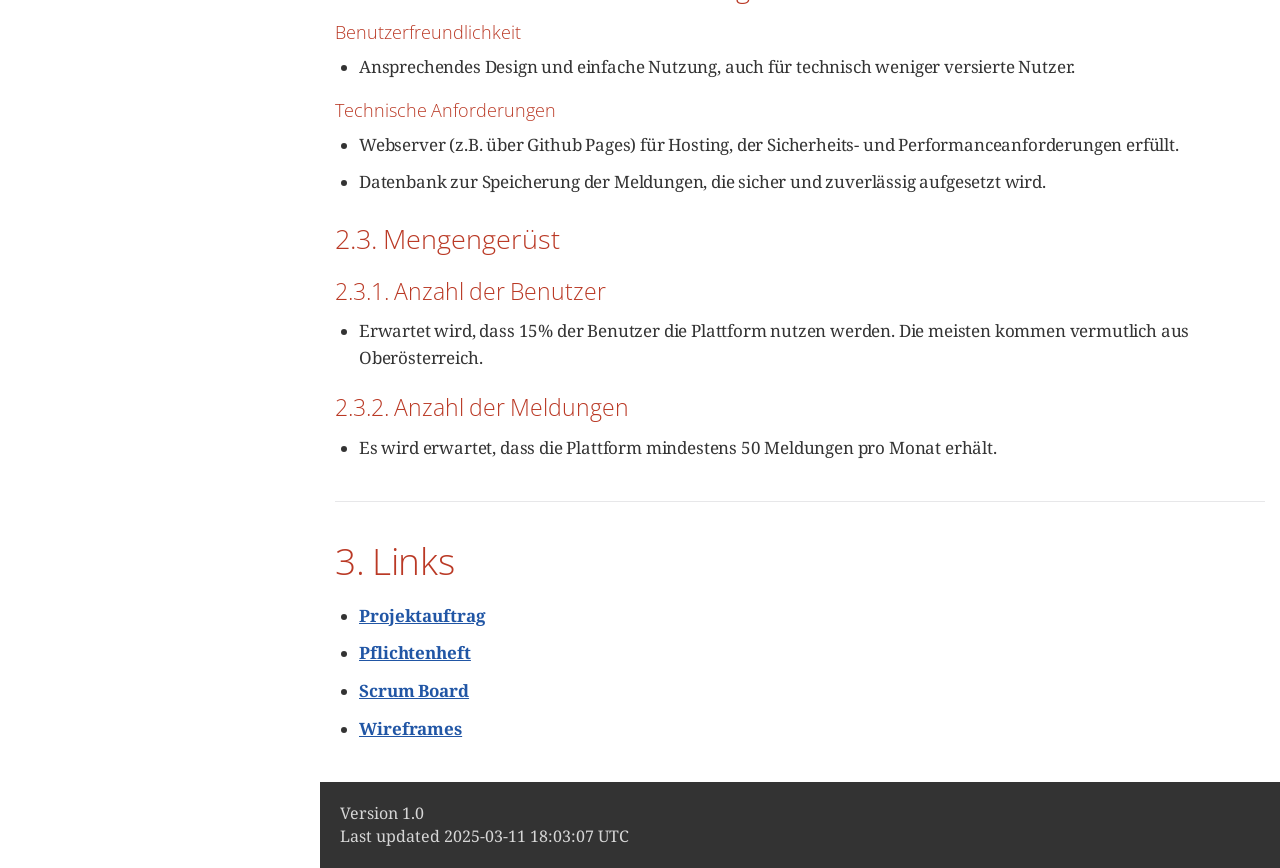
==== commit 6a054fd3: "Deploying to gh-pages from @ 2425-3ahif-syp/02-projekte-meldestelle-staedtische-maengel@f409754d820d" ====
--- a/docs/index.html
+++ b/docs/index.html
@@ -650,7 +650,7 @@
 <div id="footer">
 <div id="footer-text">
 Version 1.0<br>
-Last updated 2025-03-11 17:38:56 UTC
+Last updated 2025-03-11 18:03:07 UTC
 </div>
 </div>
 </body>
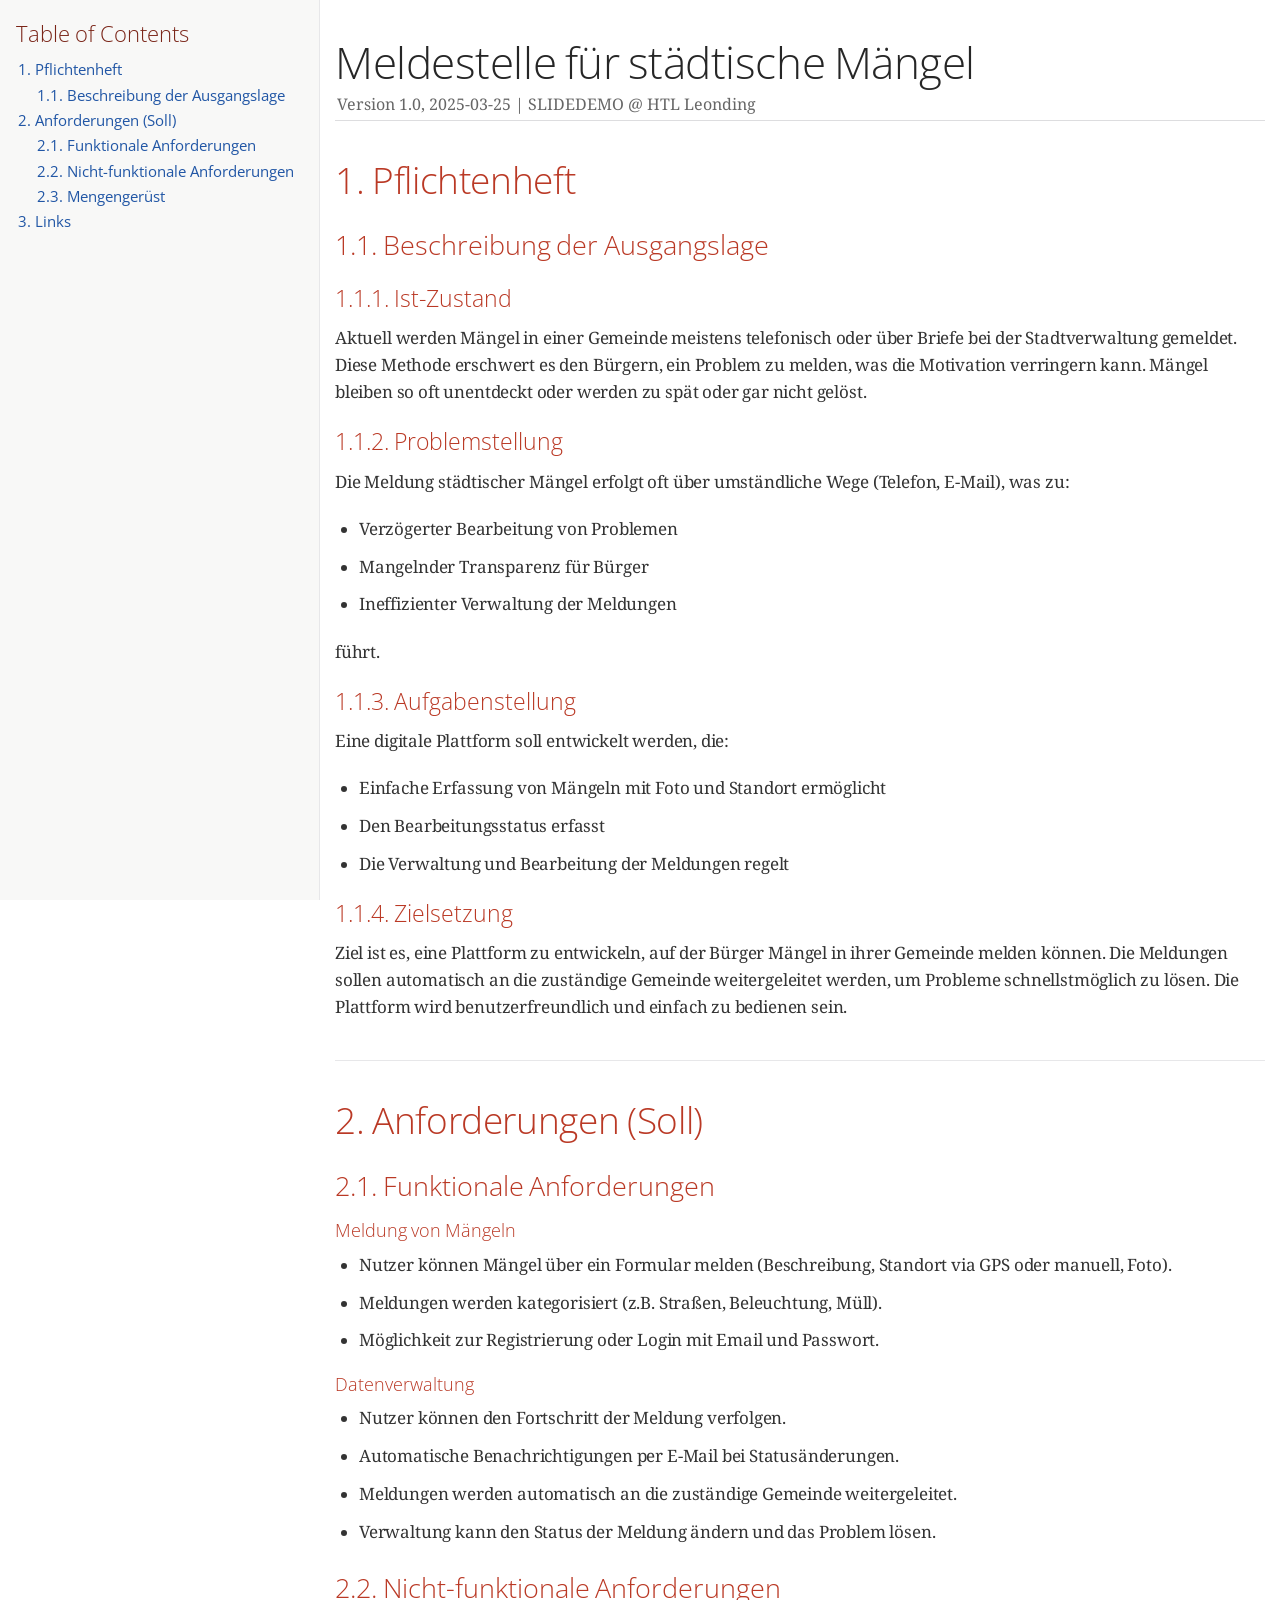
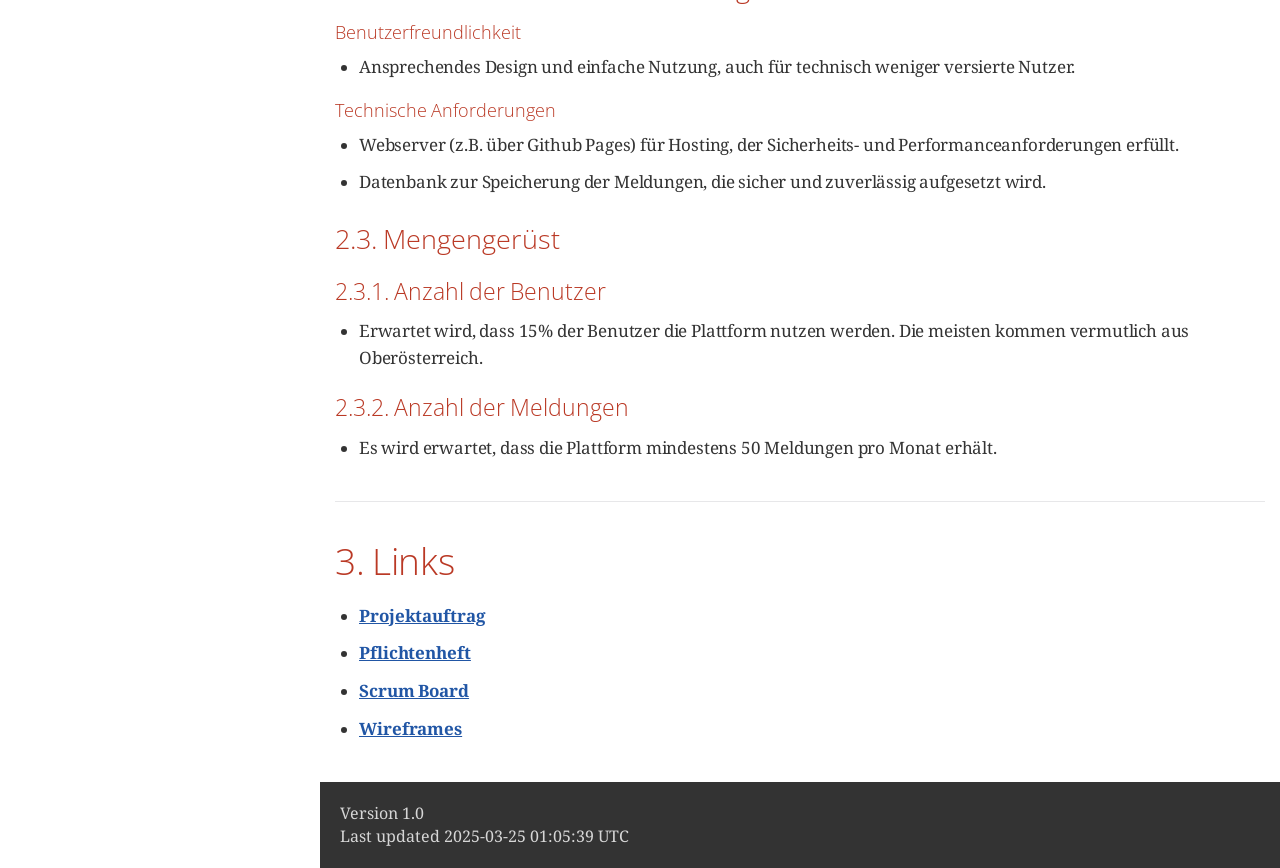
==== commit dc4a6711: "Deploying to gh-pages from @ 2425-3ahif-syp/02-projekte-meldestelle-staedtische-maengel@e3bc504e692c" ====
--- a/docs/index.html
+++ b/docs/index.html
@@ -449,7 +449,7 @@
 <h1>Meldestelle für städtische Mängel</h1>
 <div class="details">
 <span id="revnumber">version 1.0,</span>
-<span id="revdate">2025-03-11</span>
+<span id="revdate">2025-03-25</span>
 <br><span id="revremark">SLIDEDEMO @ HTL Leonding</span>
 </div>
 <div id="toc" class="toc2">
@@ -650,7 +650,7 @@
 <div id="footer">
 <div id="footer-text">
 Version 1.0<br>
-Last updated 2025-03-11 18:03:07 UTC
+Last updated 2025-03-25 01:05:39 UTC
 </div>
 </div>
 </body>
